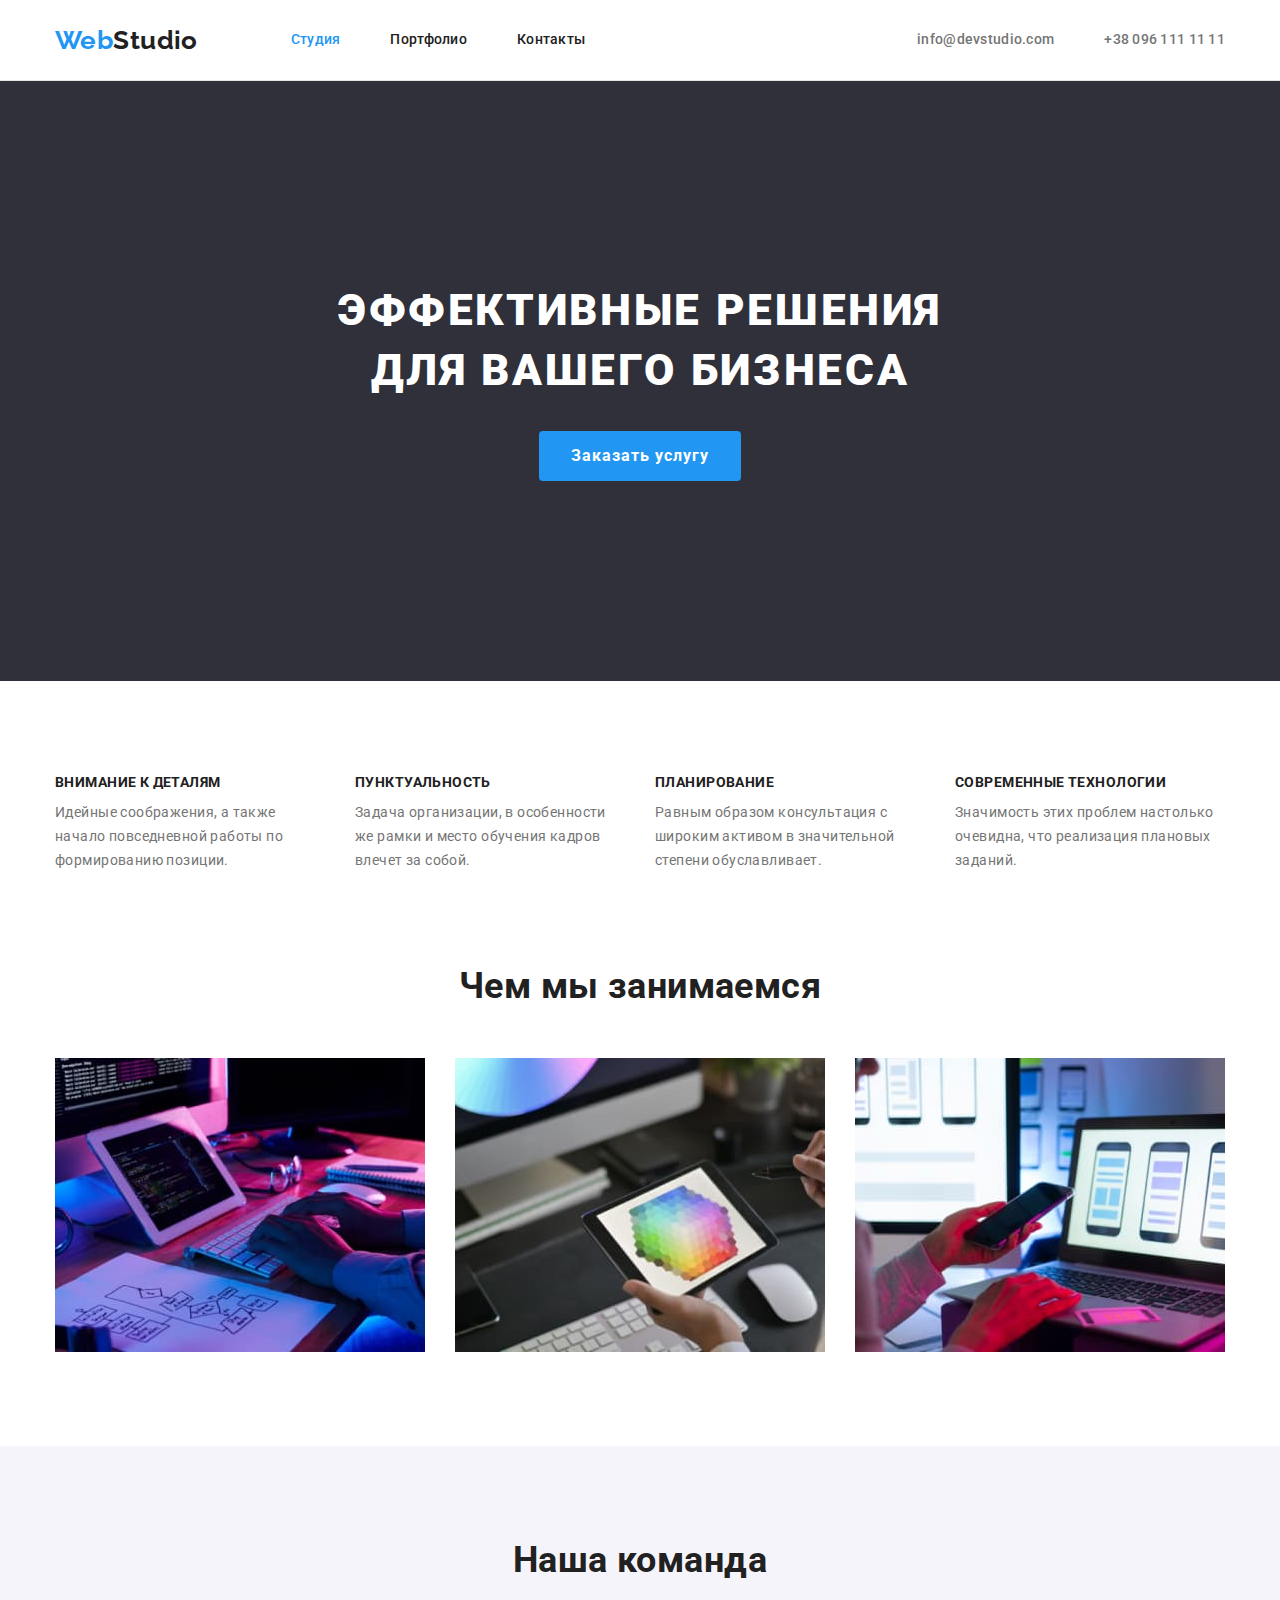
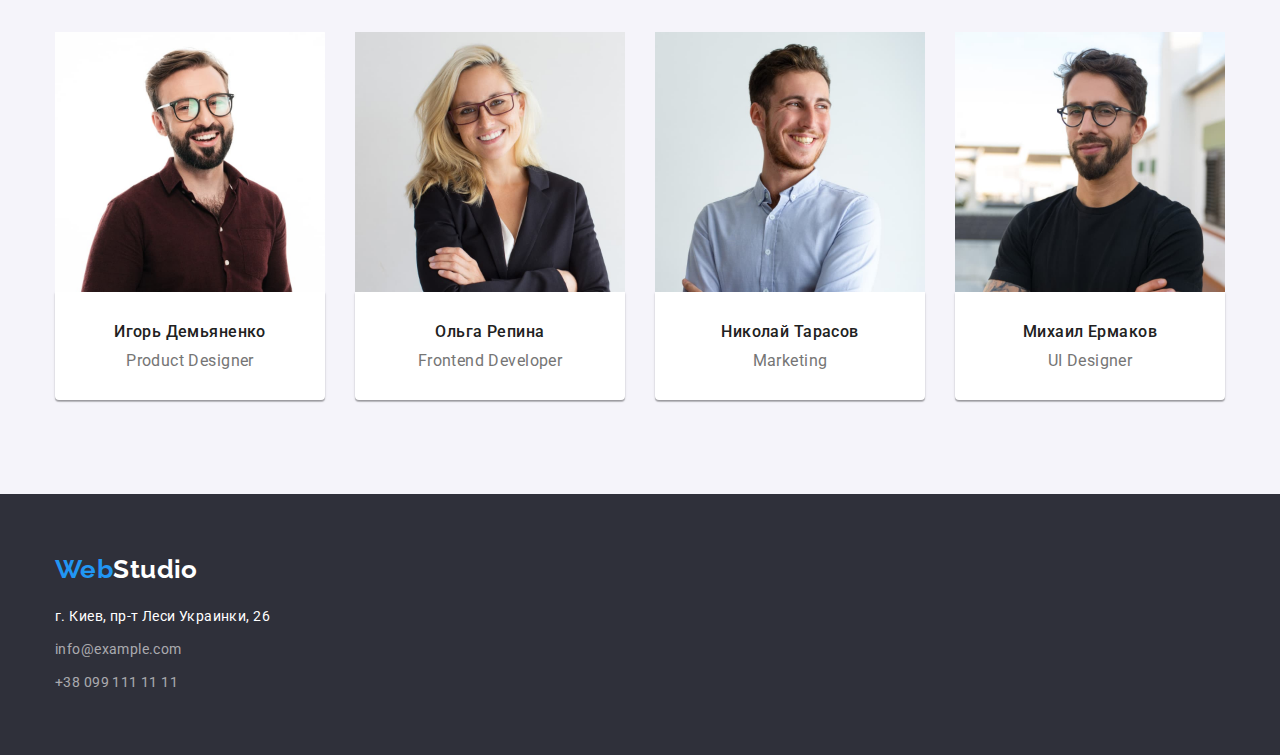
==== index.html @ ffe68a6a "Добавляет файлы из дз №3" ====
<!DOCTYPE html>
<html lang="ru">
  <head>
    <meta charset="UTF-8" />
    <meta http-equiv="X-UA-Compatible" content="IE=edge" />
    <meta name="viewport" content="width=device-width, initial-scale=1.0" />
    <title>Web Studio</title>
    <link rel="preconnect" href="https://fonts.googleapis.com" />
    <link rel="preconnect" href="https://fonts.gstatic.com" crossorigin />
    <link
      href="https://fonts.googleapis.com/css2?family=Raleway:wght@700&family=Roboto:wght@400;500;700;900&display=swap"
      rel="stylesheet"
    />
    <link
      rel="stylesheet"
      href="https://cdnjs.cloudflare.com/ajax/libs/modern-normalize/1.1.0/modern-normalize.min.css"
    />
    <link rel="stylesheet" href="./css/styles.css" />
  </head>

  <body>
    <header class="header">
      <div class="container flex-nav">
        <nav class="navigation">
          <a href="./index.html" class="logo link"><span class="logo-accent">Web</span>Studio</a>
          <ul class="main-nav list">
            <li class="nav-item">
              <a href="./index.html" class="link current active-link header-link">Студия</a>
            </li>
            <li class="nav-item">
              <a href="./portfolio.html" class="link active-link header-link"> Портфолио</a>
            </li>
            <li class="nav-item">
              <a href="./test.html" class="link active-link header-link">Контакты</a>
            </li>
          </ul>
        </nav>
        <ul class="auth-nav list">
          <li class="auth-item">
            <a href="mailto:info@devstudio.com" class="link auth-link active-link header-link"
              >info@devstudio.com</a
            >
          </li>
          <li class="auth-item">
            <a href="tel:+380961111111" class="link auth-link active-link header-link"
              >+38 096 111 11 11</a
            >
          </li>
        </ul>
      </div>
    </header>

    <main>
      <section class="hero">
        <div class="container">
          <h1 class="hero-title">Эффективные решения для вашего бизнеса</h1>
          <button type="button" class="btn hero-btn">Заказать услугу</button>
        </div>
      </section>

      <section class="benefits section">
        <div class="container">
          <h2 class="visually-hidden">Наши преимущества</h2>
          <ul class="list benefits-list">
            <li class="benefits-item">
              <h3 class="benefits-title">Внимание к деталям</h3>
              <p class="benefits-text">
                Идейные соображения, а также начало повседневной работы по формированию позиции.
              </p>
            </li>
            <li class="benefits-item">
              <h3 class="benefits-title">Пунктуальность</h3>
              <p class="benefits-text">
                Задача организации, в особенности же рамки и место обучения кадров влечет за собой.
              </p>
            </li>
            <li class="benefits-item">
              <h3 class="benefits-title">Планирование</h3>
              <p class="benefits-text">
                Равным образом консультация с широким активом в значительной степени обуславливает.
              </p>
            </li>
            <li class="benefits-item">
              <h3 class="benefits-title">Современные технологии</h3>
              <p class="benefits-text">
                Значимость этих проблем настолько очевидна, что реализация плановых заданий.
              </p>
            </li>
          </ul>
        </div>
      </section>

      <section class="about section">
        <div class="container">
          <h2 class="about-title">Чем мы занимаемся</h2>
          <ul class="list about-list">
            <li class="about-item">
              <img src="./images/img-1.jpg" alt="Сотрудник пишет код" width="370" height="294" />
            </li>
            <li class="about-item">
              <img
                src="./images/img-2.jpg"
                alt="Сотрудник занимается дизайном"
                width="370"
                height="294"
              />
            </li>
            <li class="about-item">
              <img
                src="./images/img-3.jpg"
                alt="Сотрудник выбирает цветовую палитру"
                width="370"
                height="294"
              />
            </li>
          </ul>
        </div>
      </section>

      <section class="team section">
        <div class="container">
          <h2 class="team-title">Наша команда</h2>
          <ul class="list team-list">
            <li class="member-item">
              <img src="./images/photo-1.jpg" alt="Фото сотрудника" width="270" height="260" />
              <div class="member-info">
                <h3 class="team-member">Игорь Демьяненко</h3>
                <p class="team-profession">Product Designer</p>
              </div>
            </li>
            <li class="member-item">
              <img src="./images/photo-2.jpg" alt="Фото сотрудника" width="270" height="260" />
              <div class="member-info">
                <h3 class="team-member">Ольга Репина</h3>
                <p class="team-profession">Frontend Developer</p>
              </div>
            </li>
            <li class="member-item">
              <img src="./images/photo-3.jpg" alt="Фото сотрудника" width="270" height="260" />
              <div class="member-info">
                <h3 class="team-member">Николай Тарасов</h3>
                <p class="team-profession">Marketing</p>
              </div>
            </li>
            <li class="member-item">
              <img src="./images/photo-4.jpg" alt="Фото сотрудника" width="270" height="260" />
              <div class="member-info">
                <h3 class="team-member">Михаил Ермаков</h3>
                <p class="team-profession">UI Designer</p>
              </div>
            </li>
          </ul>
        </div>
      </section>
    </main>

    <footer class="footer">
      <div class="container">
        <a href="./index.html" class="logo link footer-logo"
          ><span class="logo-accent">Web</span>Studio</a
        >
        <address class="adress">
          <ul class="list footer-contacts">
            <li class="adress-item">
              <a
                href="https://goo.gl/maps/p57NpmiwmbzFz9MR7"
                target="_blank"
                rel="noopener noreferrer nofollow"
                class="link footer-adress"
                >г. Киев, пр-т Леси Украинки, 26
              </a>
            </li>
            <li class="adress-item">
              <a href="mailto:info@example.com" class="link contacts-link active-link"
                >info@example.com</a
              >
            </li>
            <li class="adress-item">
              <a href="tel:+380991111111" class="link contacts-link active-link"
                >+38 099 111 11 11</a
              >
            </li>
          </ul>
        </address>
      </div>
    </footer>
  </body>
</html>
---- css/styles.css ----
:root {
  --accent-color: #2196f3;
  --main-color: #212121;
  --secondary-color: #757575;
  --background-color: #ffffff;
  --secondary-background-color: #f5f4fa;
  --backgound-accent-color: #2f303a;
  --contrast-text-color: #ffffff;
  --footer-contacts: rgba(255, 255, 255, 0.6);
  --header-border-color: #e5e5e5;
  --border-color: #eeeeee;
}

body {
  font-size: 14px;
  font-family: 'Roboto', sans-serif;
  letter-spacing: 0.03em;

  background-color: var(--background-color);
  color: var(--main-color);
}

h1,
h2,
h3,
h4,
h5,
h6,
p,
ul {
  margin: 0;
}

address {
  font-style: normal;
}

img {
  display: block;
  min-width: 100%;
  height: auto;
}

.container {
  max-width: 1200px;
  width: 100%;
  margin: 0 auto;
  padding: 0 15px;
}

.section {
  padding-top: 94px;
  padding-bottom: 94px;
}

.list {
  list-style: none;
  padding: 0;
  margin: 0;
}

.link {
  text-decoration: none;
}

.btn {
  display: inline-block;
  border-radius: 4px;
  border: none;
  text-align: center;
}

.visually-hidden {
  position: absolute;
  width: 1px;
  height: 1px;
  margin: -1px;
  border: 0;
  padding: 0;
  white-space: nowrap;
  clip-path: inset(100%);
  clip: rect(0 0 0 0);
  overflow: hidden;
}

/* ----------header styles---------- */

.logo {
  margin-right: 93px;

  font-family: 'Raleway', sans-serif;
  font-weight: 700;
  font-size: 26px;
  line-height: 1.19;
  color: inherit;
}

.logo-accent {
  color: var(--accent-color);
}

.active-link {
  color: inherit;
}

.main-nav {
  display: flex;
}

.auth-nav {
  display: flex;
  margin-left: auto;
}

.navigation,
.flex-nav {
  align-items: center;
  display: flex;
}

.nav-item:not(:last-child),
.auth-item:not(:last-child) {
  margin-right: 50px;
}

.header-link {
  display: block;
  padding-top: 32px;
  padding-bottom: 32px;

  font-weight: 500;
  line-height: 1.14;
  letter-spacing: 0.02em;
}

.auth-link {
  color: var(--secondary-color);
}

.current,
.active-link:hover,
.active-link:focus {
  color: var(--accent-color);
}

.header {
  border-bottom: 1px solid var(--header-border-color);
}

/* ----------hero styles---------- */

.hero {
  padding: 200px 0;

  text-align: center;
  background-color: var(--backgound-accent-color);
}

.hero .container {
  width: 696px;
}

.hero-title {
  margin-bottom: 30px;
  margin-left: auto;
  margin-right: auto;

  font-weight: 900;
  font-size: 44px;
  line-height: 1.36;
  letter-spacing: 0.06em;
  text-transform: uppercase;
  color: var(--contrast-text-color);
}

.hero-btn {
  font-family: inherit;
  font-weight: 700;
  font-size: 16px;
  line-height: 1.88;
  letter-spacing: 0.06em;

  min-width: 200px;
  padding: 10px 32px;

  color: var(--contrast-text-color);
  background-color: var(--accent-color);
}

.hero-btn:hover,
.hero-btn:focus {
  color: inherit;
  background-color: var(--secondary-background-color);
  cursor: pointer;
}

/* ----------team styles---------- */

.team-title,
.about-title {
  margin-bottom: 50px;

  font-weight: 700;
  font-size: 36px;
  line-height: 1.16;
  text-align: center;
}

.team {
  background-color: var(--secondary-background-color);
}

.team-list {
  display: flex;
}

.team-member,
.team-profession {
  font-size: 16px;
  line-height: 1.19;
  text-align: center;
}

.team-member {
  margin-bottom: 10px;

  font-weight: 500;
}

.team-profession {
  color: var(--secondary-color);
}

.member-info {
  width: 270px;
  padding-top: 30px;
  padding-bottom: 30px;

  box-shadow: 0px 1px 3px rgba(0, 0, 0, 0.12), 0px 1px 1px rgba(0, 0, 0, 0.14),
    0px 2px 1px rgba(0, 0, 0, 0.2);
  border-radius: 0px 0px 4px 4px;
  background-color: var(--background-color);
}

.member-item:not(:last-child) {
  margin-right: 30px;
}

/* ----------about styles---------- */

.about {
  padding-top: 0;
}

.about-item:not(:last-child) {
  margin-right: 30px;
}

.about-list {
  display: flex;
}

/* ----------benefits styles---------- */

.benefits-list {
  display: flex;
}

.benefits-item:not(:last-child) {
  margin-right: 30px;
}

.benefits-title {
  margin-bottom: 10px;

  font-weight: 700;
  font-size: inherit;
  line-height: 1.14;
  text-transform: uppercase;
}

.benefits-item {
  width: 270px;
}

.benefits-text {
  line-height: 1.71;
  color: var(--secondary-color);
}

/* ----------footer styles---------- */

.footer {
  padding: 60px 0;

  background-color: var(--backgound-accent-color);
}

.footer-logo {
  display: inline-block;

  margin-bottom: 20px;
}

.footer-adress,
.footer-logo {
  color: var(--contrast-text-color);
}

.footer-contacts {
  text-align: left;
  line-height: 1.71;
  color: var(--footer-contacts);
}

.adress-item:not(:last-child) {
  margin-bottom: 9px;
}

/* ----------portfolio styles---------- */

.example-description {
  padding: 20px 24px;

  border-bottom: 1px solid var(--border-color);
  border-left: 1px solid var(--border-color);
  border-right: 1px solid var(--border-color);
}

.examples-list {
  display: flex;
  flex-wrap: wrap;
  gap: 30px;
}

.examples-title {
  margin-bottom: 4px;

  font-weight: 700;
  font-size: 18px;
  line-height: 2;
  letter-spacing: 0.06em;
  color: var(--main-color);
}

.examples-type {
  font-size: 16px;
  line-height: 1.88;
  color: var(--secondary-color);
}

/* ----------filter button styles---------- */

.filter {
  display: flex;
  justify-content: center;
  margin-bottom: 50px;
}

.filter-btn-item:not(:last-child) {
  margin-right: 8px;
}

.filter-btn {
  padding: 6px 22px;

  font-family: inherit;
  font-weight: 500;
  font-size: 16px;
  line-height: 1.63;
  color: var(--main-color);
  background-color: var(--secondary-background-color);
}

.filter-btn:hover,
.filter-btn:focus {
  color: var(--contrast-text-color);
  background-color: var(--accent-color);
  cursor: pointer;
}
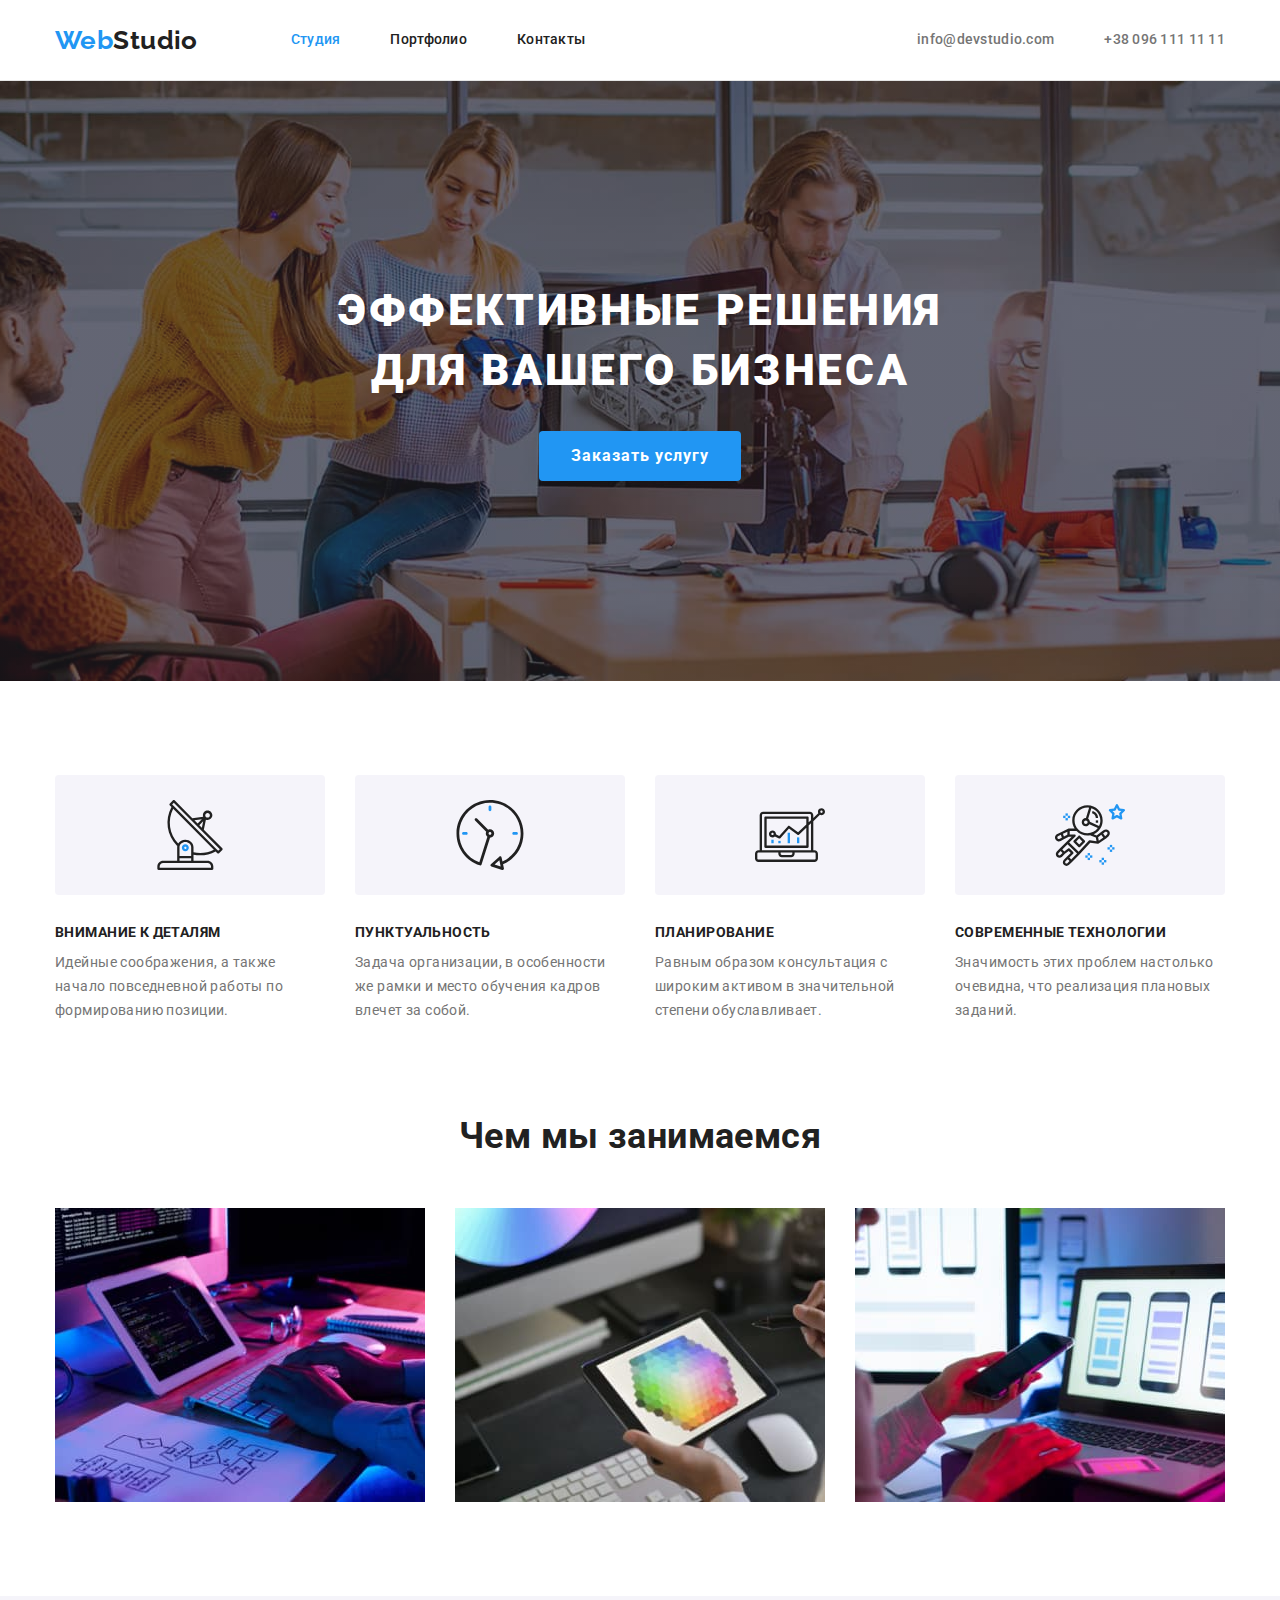
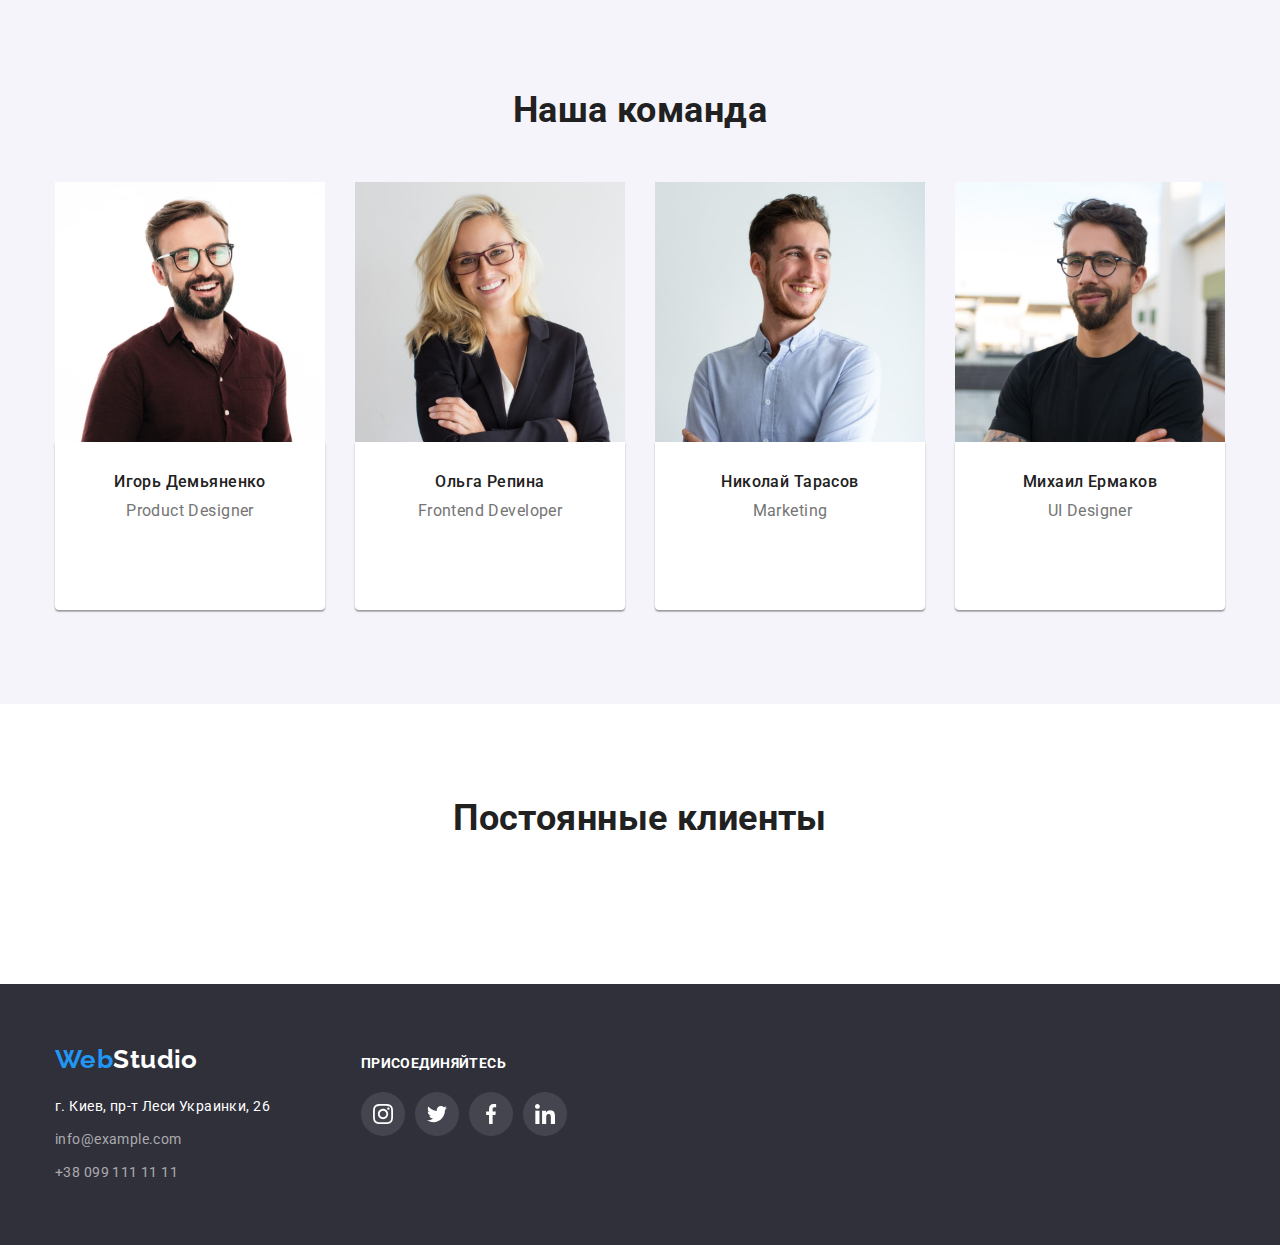
==== commit 1e2824a5: "Изменяет футер, добавляет необходимую HTML вёрстку" ====
--- a/index.html
+++ b/index.html
@@ -62,25 +62,25 @@
         <div class="container">
           <h2 class="visually-hidden">Наши преимущества</h2>
           <ul class="list benefits-list">
-            <li class="benefits-item">
+            <li class="benefits-item antenna">
               <h3 class="benefits-title">Внимание к деталям</h3>
               <p class="benefits-text">
                 Идейные соображения, а также начало повседневной работы по формированию позиции.
               </p>
             </li>
-            <li class="benefits-item">
+            <li class="benefits-item clock">
               <h3 class="benefits-title">Пунктуальность</h3>
               <p class="benefits-text">
                 Задача организации, в особенности же рамки и место обучения кадров влечет за собой.
               </p>
             </li>
-            <li class="benefits-item">
+            <li class="benefits-item diagram">
               <h3 class="benefits-title">Планирование</h3>
               <p class="benefits-text">
                 Равным образом консультация с широким активом в значительной степени обуславливает.
               </p>
             </li>
-            <li class="benefits-item">
+            <li class="benefits-item astronaut">
               <h3 class="benefits-title">Современные технологии</h3>
               <p class="benefits-text">
                 Значимость этих проблем настолько очевидна, что реализация плановых заданий.
@@ -126,6 +126,44 @@
               <div class="member-info">
                 <h3 class="team-member">Игорь Демьяненко</h3>
                 <p class="team-profession">Product Designer</p>
+                <ul class="list contacts-list member-networks-list">
+                  <li class="social-network-logo">
+                    <a
+                      href="https://www.instagram.com/"
+                      aria-label="Логотип Инстаграм"
+                      rel="noopener noreferrer nofollow"
+                      target="_blank"
+                      class="link member-social-network"
+                    ></a>
+                  </li>
+                  <li class="social-network-logo">
+                    <a
+                      href="https://twitter.com/"
+                      aria-label="Логотип Твиттер"
+                      rel="noopener noreferrer nofollow"
+                      target="_blank"
+                      class="link member-social-network"
+                    ></a>
+                  </li>
+                  <li class="social-network-logo">
+                    <a
+                      href="https://uk-ua.facebook.com/"
+                      aria-label="Логотип Фэйсбук"
+                      rel="noopener noreferrer nofollow"
+                      target="_blank"
+                      class="link member-social-network"
+                    ></a>
+                  </li>
+                  <li class="social-network-logo">
+                    <a
+                      href="https://ua.linkedin.com/"
+                      aria-label="Логотип ЛинкедИн"
+                      rel="noopener noreferrer nofollow"
+                      target="_blank"
+                      class="link member-social-network"
+                    ></a>
+                  </li>
+                </ul>
               </div>
             </li>
             <li class="member-item">
@@ -133,6 +171,44 @@
               <div class="member-info">
                 <h3 class="team-member">Ольга Репина</h3>
                 <p class="team-profession">Frontend Developer</p>
+                <ul class="list contacts-list member-networks-list">
+                  <li class="social-network-logo">
+                    <a
+                      href="https://www.instagram.com/"
+                      aria-label="Логотип Инстаграм"
+                      rel="noopener noreferrer nofollow"
+                      target="_blank"
+                      class="link member-social-network"
+                    ></a>
+                  </li>
+                  <li class="social-network-logo">
+                    <a
+                      href="https://twitter.com/"
+                      aria-label="Логотип Твиттер"
+                      rel="noopener noreferrer nofollow"
+                      target="_blank"
+                      class="link member-social-network"
+                    ></a>
+                  </li>
+                  <li class="social-network-logo">
+                    <a
+                      href="https://uk-ua.facebook.com/"
+                      aria-label="Логотип Фэйсбук"
+                      rel="noopener noreferrer nofollow"
+                      target="_blank"
+                      class="link member-social-network"
+                    ></a>
+                  </li>
+                  <li class="social-network-logo">
+                    <a
+                      href="https://ua.linkedin.com/"
+                      aria-label="Логотип ЛинкедИн"
+                      rel="noopener noreferrer nofollow"
+                      target="_blank"
+                      class="link member-social-network"
+                    ></a>
+                  </li>
+                </ul>
               </div>
             </li>
             <li class="member-item">
@@ -140,6 +216,44 @@
               <div class="member-info">
                 <h3 class="team-member">Николай Тарасов</h3>
                 <p class="team-profession">Marketing</p>
+                <ul class="list contacts-list member-networks-list">
+                  <li class="social-network-logo">
+                    <a
+                      href="https://www.instagram.com/"
+                      aria-label="Логотип Инстаграм"
+                      rel="noopener noreferrer nofollow"
+                      target="_blank"
+                      class="link member-social-network"
+                    ></a>
+                  </li>
+                  <li class="social-network-logo">
+                    <a
+                      href="https://twitter.com/"
+                      aria-label="Логотип Твиттер"
+                      rel="noopener noreferrer nofollow"
+                      target="_blank"
+                      class="link member-social-network"
+                    ></a>
+                  </li>
+                  <li class="social-network-logo">
+                    <a
+                      href="https://uk-ua.facebook.com/"
+                      aria-label="Логотип Фэйсбук"
+                      rel="noopener noreferrer nofollow"
+                      target="_blank"
+                      class="link member-social-network"
+                    ></a>
+                  </li>
+                  <li class="social-network-logo">
+                    <a
+                      href="https://ua.linkedin.com/"
+                      aria-label="Логотип ЛинкедИн"
+                      rel="noopener noreferrer nofollow"
+                      target="_blank"
+                      class="link member-social-network"
+                    ></a>
+                  </li>
+                </ul>
               </div>
             </li>
             <li class="member-item">
@@ -147,41 +261,137 @@
               <div class="member-info">
                 <h3 class="team-member">Михаил Ермаков</h3>
                 <p class="team-profession">UI Designer</p>
+                <ul class="list contacts-list member-networks-list">
+                  <li class="social-network-logo">
+                    <a
+                      href="https://www.instagram.com/"
+                      aria-label="Логотип Инстаграм"
+                      rel="noopener noreferrer nofollow"
+                      target="_blank"
+                      class="link member-social-network"
+                    ></a>
+                  </li>
+                  <li class="social-network-logo">
+                    <a
+                      href="https://twitter.com/"
+                      aria-label="Логотип Твиттер"
+                      rel="noopener noreferrer nofollow"
+                      target="_blank"
+                      class="link member-social-network"
+                    ></a>
+                  </li>
+                  <li class="social-network-logo">
+                    <a
+                      href="https://uk-ua.facebook.com/"
+                      aria-label="Логотип Фэйсбук"
+                      rel="noopener noreferrer nofollow"
+                      target="_blank"
+                      class="link member-social-network"
+                    ></a>
+                  </li>
+                  <li class="social-network-logo">
+                    <a
+                      href="https://ua.linkedin.com/"
+                      aria-label="Логотип ЛинкедИн"
+                      rel="noopener noreferrer nofollow"
+                      target="_blank"
+                      class="link member-social-network"
+                    ></a>
+                  </li>
+                </ul>
               </div>
             </li>
           </ul>
         </div>
       </section>
+
+      <section class="regular-customers section">
+        <div class="container">
+          <h2 class="regular-customers-title">Постоянные клиенты</h2>
+          <ul class="list">
+            <li><a href="" class="link"></a></li>
+            <li><a href="" class="link"></a></li>
+            <li><a href="" class="link"></a></li>
+            <li><a href="" class="link"></a></li>
+            <li><a href="" class="link"></a></li>
+            <li><a href="" class="link"></a></li>
+          </ul>
+        </div>
+      </section>
     </main>
 
     <footer class="footer">
-      <div class="container">
-        <a href="./index.html" class="logo link footer-logo"
-          ><span class="logo-accent">Web</span>Studio</a
-        >
-        <address class="adress">
-          <ul class="list footer-contacts">
-            <li class="adress-item">
+      <div class="container footer-flex">
+        <div class="contacts-flex">
+          <a href="./index.html" class="logo link footer-logo">
+            <span class="logo-accent">Web</span>Studio</a
+          >
+          <address class="adress">
+            <ul class="list footer-contacts">
+              <li class="adress-item">
+                <a
+                  href="https://goo.gl/maps/p57NpmiwmbzFz9MR7"
+                  target="_blank"
+                  rel="noopener noreferrer nofollow"
+                  class="link footer-adress"
+                  >г. Киев, пр-т Леси Украинки, 26</a
+                >
+              </li>
+              <li class="adress-item">
+                <a href="mailto:info@example.com" class="link contacts-link active-link"
+                  >info@example.com</a
+                >
+              </li>
+              <li class="adress-item">
+                <a href="tel:+380991111111" class="link contacts-link active-link"
+                  >+38 099 111 11 11</a
+                >
+              </li>
+            </ul>
+          </address>
+        </div>
+
+        <div class="join-us-flex">
+          <p class="join-us-title">Присоединяйтесь</p>
+          <ul class="list contacts-list">
+            <li class="social-network-logo">
               <a
-                href="https://goo.gl/maps/p57NpmiwmbzFz9MR7"
+                href="https://www.instagram.com/"
+                aria-label="Логотип Инстаграм"
+                rel="noopener noreferrer nofollow"
                 target="_blank"
+                class="link footer-social-network footer-instagram"
+              ></a>
+            </li>
+            <li class="social-network-logo">
+              <a
+                href="https://twitter.com/"
+                aria-label="Логотип Твиттер"
                 rel="noopener noreferrer nofollow"
-                class="link footer-adress"
-                >г. Киев, пр-т Леси Украинки, 26
-              </a>
-            </li>
-            <li class="adress-item">
-              <a href="mailto:info@example.com" class="link contacts-link active-link"
-                >info@example.com</a
-              >
-            </li>
-            <li class="adress-item">
-              <a href="tel:+380991111111" class="link contacts-link active-link"
-                >+38 099 111 11 11</a
-              >
-            </li>
-          </ul>
-        </address>
+                target="_blank"
+                class="link footer-social-network footer-twitter"
+              ></a>
+            </li>
+            <li class="social-network-logo">
+              <a
+                href="https://uk-ua.facebook.com/"
+                aria-label="Логотип Фэйсбук"
+                rel="noopener noreferrer nofollow"
+                target="_blank"
+                class="link footer-social-network footer-facebook"
+              ></a>
+            </li>
+            <li class="social-network-logo">
+              <a
+                href="https://ua.linkedin.com/"
+                aria-label="Логотип ЛинкедИн"
+                rel="noopener noreferrer nofollow"
+                target="_blank"
+                class="link footer-social-network footer-linkedin"
+              ></a>
+            </li>
+          </ul>
+        </div>
       </div>
     </footer>
   </body>
--- a/css/styles.css
+++ b/css/styles.css
@@ -151,9 +151,12 @@
 
 .hero {
   padding: 200px 0;
-
+  background-color: var(--backgound-accent-color);
+  background-image: linear-gradient(to right, rgba(47, 48, 58, 0.4), rgba(47, 48, 58, 0.4)),
+    url(../images/hero-bg.jpg);
+  background-repeat: no-repeat;
+  background-position: center;
   text-align: center;
-  background-color: var(--backgound-accent-color);
 }
 
 .hero .container {
@@ -194,10 +197,82 @@
   cursor: pointer;
 }
 
+/* ----------benefits styles---------- */
+
+.benefits-list {
+  display: flex;
+}
+
+.benefits-item::before {
+  display: block;
+  content: '';
+  width: 270px;
+  height: 120px;
+  margin-bottom: 30px;
+
+  background-color: var(--secondary-background-color);
+  border-radius: 4px;
+  background-repeat: no-repeat;
+  background-position: center;
+}
+
+.antenna::before {
+  background-image: url(../images/antenna.svg);
+}
+
+.clock::before {
+  background-image: url(../images/clock.svg);
+}
+
+.diagram::before {
+  background-image: url(../images/diagram.svg);
+}
+
+.astronaut::before {
+  background-image: url(../images/astronaut.svg);
+}
+
+.benefits-item:not(:last-child) {
+  margin-right: 30px;
+}
+
+.benefits-title {
+  margin-bottom: 10px;
+
+  font-weight: 700;
+  font-size: inherit;
+  line-height: 1.14;
+  text-transform: uppercase;
+}
+
+.benefits-item {
+  width: 270px;
+}
+
+.benefits-text {
+  line-height: 1.71;
+  color: var(--secondary-color);
+}
+
+/* ----------about styles---------- */
+
+.about {
+  padding-top: 0;
+}
+
+.about-item:not(:last-child) {
+  margin-right: 30px;
+}
+
+.about-list {
+  display: flex;
+}
+
 /* ----------team styles---------- */
 
 .team-title,
-.about-title {
+.about-title,
+.regular-customers-title {
   margin-bottom: 50px;
 
   font-weight: 700;
@@ -228,6 +303,8 @@
 }
 
 .team-profession {
+  margin-bottom: 16px;
+
   color: var(--secondary-color);
 }
 
@@ -246,54 +323,51 @@
   margin-right: 30px;
 }
 
-/* ----------about styles---------- */
-
-.about {
-  padding-top: 0;
-}
-
-.about-item:not(:last-child) {
-  margin-right: 30px;
-}
-
-.about-list {
-  display: flex;
-}
-
-/* ----------benefits styles---------- */
-
-.benefits-list {
-  display: flex;
-}
-
-.benefits-item:not(:last-child) {
-  margin-right: 30px;
-}
-
-.benefits-title {
-  margin-bottom: 10px;
-
-  font-weight: 700;
-  font-size: inherit;
-  line-height: 1.14;
-  text-transform: uppercase;
-}
-
-.benefits-item {
-  width: 270px;
-}
-
-.benefits-text {
-  line-height: 1.71;
-  color: var(--secondary-color);
-}
+.contacts-list {
+  display: flex;
+}
+
+.member-networks-list {
+  padding-left: 32px;
+  padding-right: 32px;
+}
+
+.member-social-network {
+  display: block;
+  width: 44px;
+  height: 44px;
+
+  border-radius: 50%;
+  background-color: transparent;
+}
+
+.member-social-network:hover {
+  background-color: var(--accent-color);
+}
+
+.social-network-logo:not(:last-child) {
+  margin-right: 10px;
+}
+
+/* ----------regular customers styles---------- */
 
 /* ----------footer styles---------- */
 
 .footer {
-  padding: 60px 0;
+  padding-top: 60px;
+  padding-bottom: 60px;
 
   background-color: var(--backgound-accent-color);
+  color: var(--contrast-text-color);
+}
+
+.footer-flex {
+  display: flex;
+  align-items: baseline;
+}
+
+.contacts-flex {
+  margin-right: 70px;
 }
 
 .footer-logo {
@@ -302,19 +376,57 @@
   margin-bottom: 20px;
 }
 
-.footer-adress,
-.footer-logo {
-  color: var(--contrast-text-color);
+.footer-adress {
+  color: inherit;
 }
 
 .footer-contacts {
   text-align: left;
   line-height: 1.71;
+}
+
+.contacts-link {
   color: var(--footer-contacts);
 }
 
 .adress-item:not(:last-child) {
   margin-bottom: 9px;
+}
+
+.join-us-title {
+  margin-bottom: 20px;
+
+  font-weight: 700;
+  line-height: 1.14;
+  text-transform: uppercase;
+}
+
+.footer-social-network {
+  display: block;
+  width: 44px;
+  height: 44px;
+
+  background-color: rgba(255, 255, 255, 0.1);
+  border-radius: 50%;
+  background-repeat: no-repeat;
+  background-position: center;
+}
+
+.footer-social-network:hover {
+  background-color: var(--accent-color);
+}
+
+.footer-instagram {
+  background-image: url(../images/instagram-logo.svg);
+}
+.footer-twitter {
+  background-image: url(../images/twitter-logo.svg);
+}
+.footer-facebook {
+  background-image: url(../images/facebook-logo.svg);
+}
+.footer-linkedin {
+  background-image: url(../images/linkedin-logo.svg);
 }
 
 /* ----------portfolio styles---------- */
@@ -347,6 +459,11 @@
   font-size: 16px;
   line-height: 1.88;
   color: var(--secondary-color);
+}
+
+.example-item-card:hover {
+  box-shadow: 0px 1px 1px rgba(0, 0, 0, 0.12), 0px 4px 4px rgba(0, 0, 0, 0.06),
+    1px 4px 6px rgba(0, 0, 0, 0.16);
 }
 
 /* ----------filter button styles---------- */
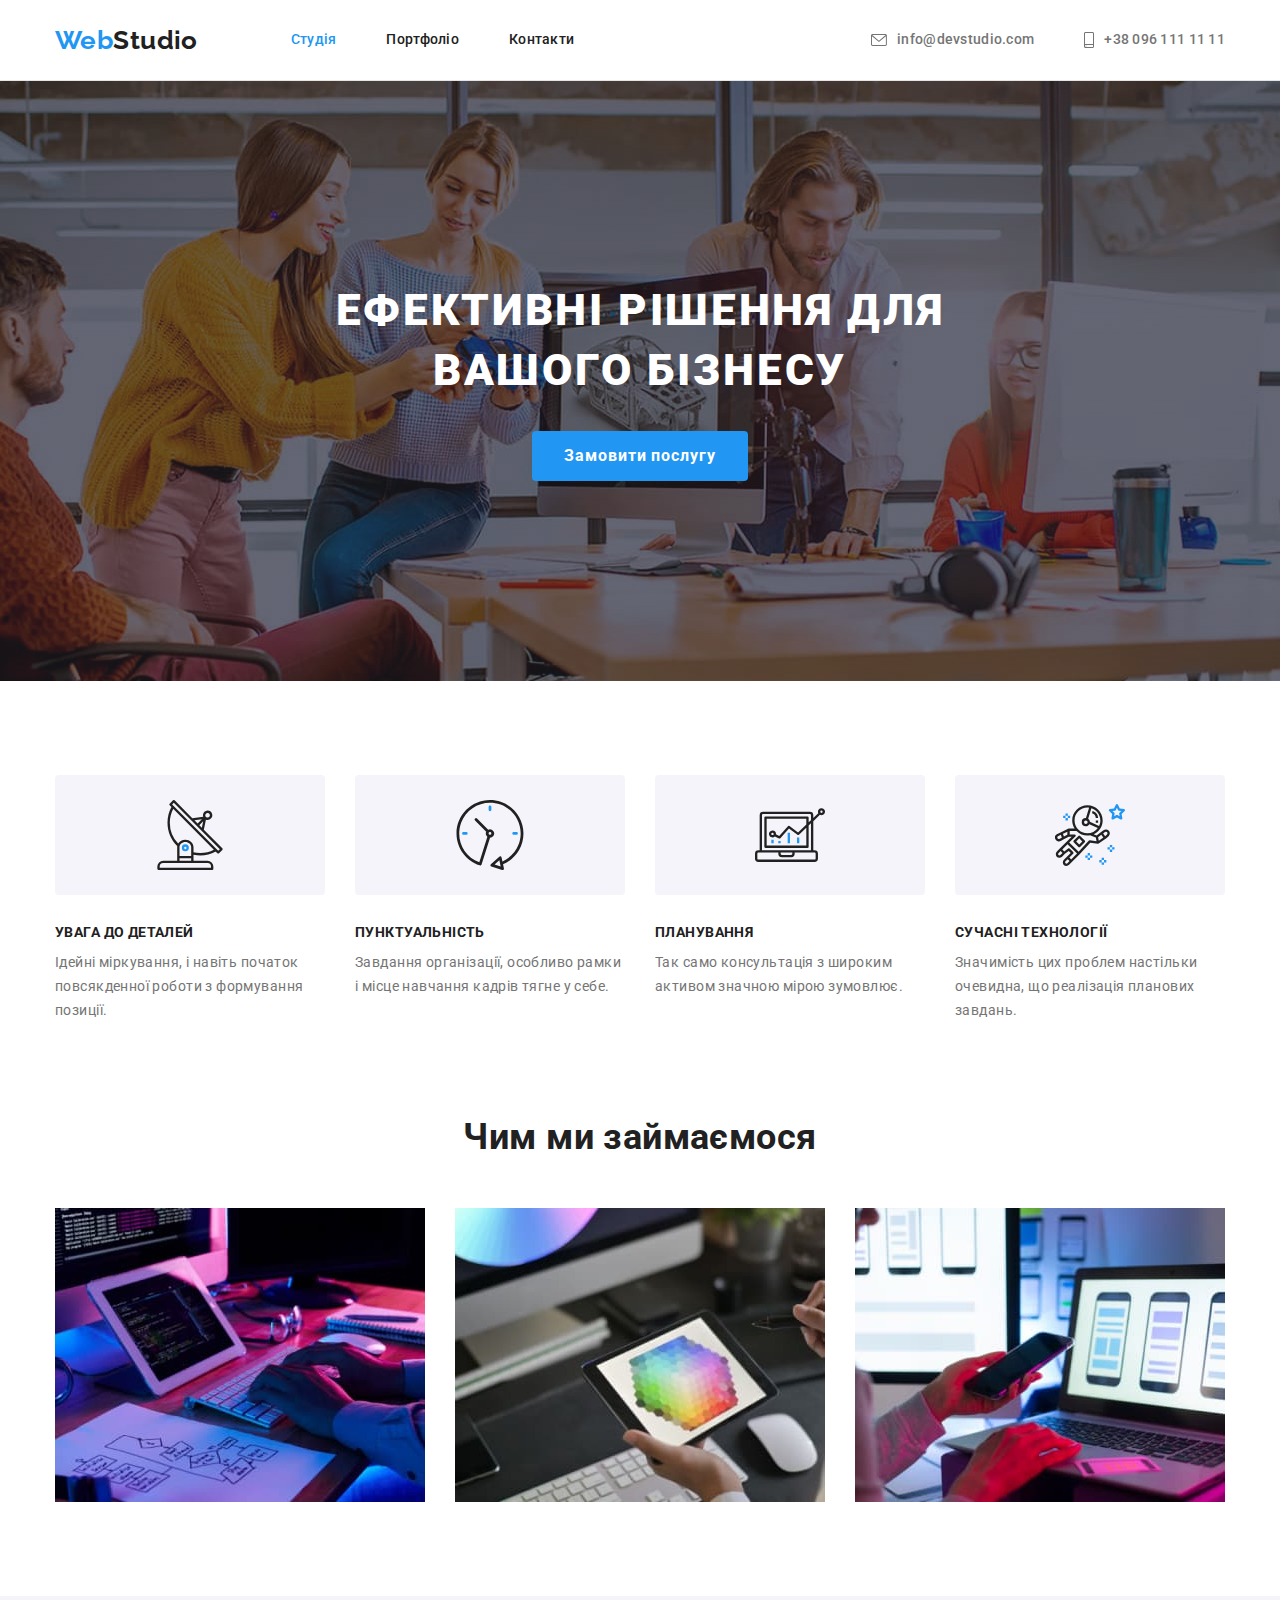
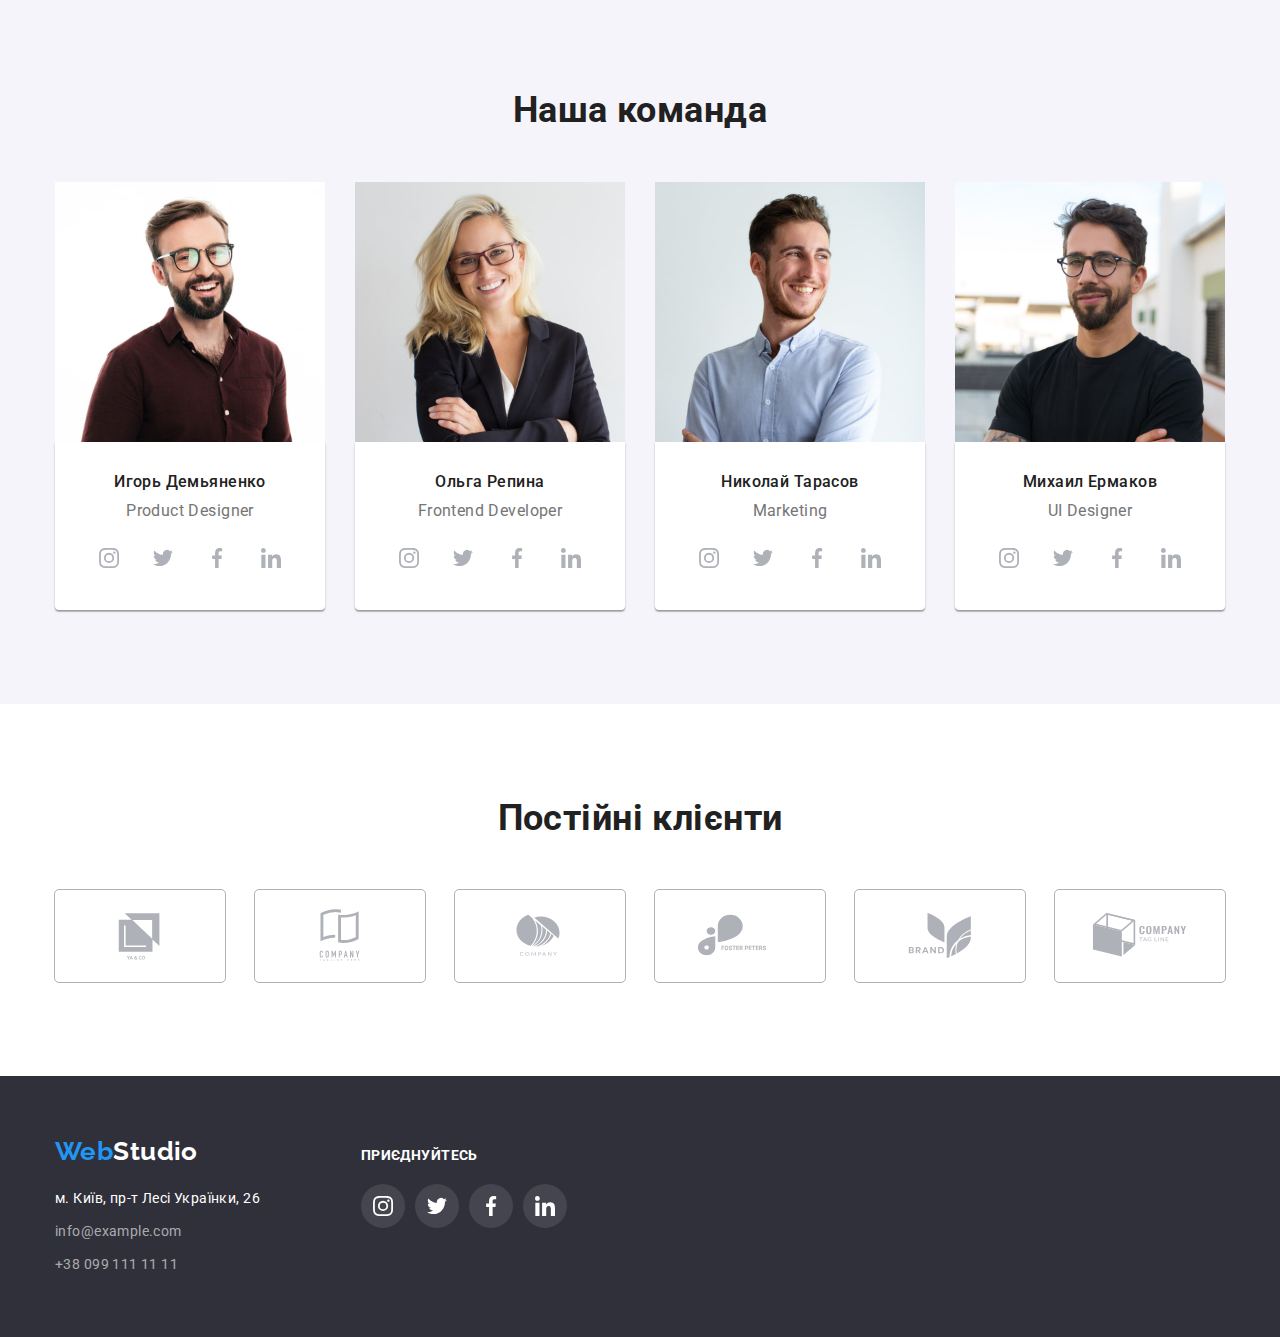
==== commit e4d22ab0: "Чистовой вариант ДЗ№3" ====
--- a/index.html
+++ b/index.html
@@ -1,5 +1,5 @@
 <!DOCTYPE html>
-<html lang="ru">
+<html lang="ua">
   <head>
     <meta charset="UTF-8" />
     <meta http-equiv="X-UA-Compatible" content="IE=edge" />
@@ -25,25 +25,31 @@
           <a href="./index.html" class="logo link"><span class="logo-accent">Web</span>Studio</a>
           <ul class="main-nav list">
             <li class="nav-item">
-              <a href="./index.html" class="link current active-link header-link">Студия</a>
+              <a href="./index.html" class="link current active-link header-link">Студія</a>
             </li>
             <li class="nav-item">
-              <a href="./portfolio.html" class="link active-link header-link"> Портфолио</a>
+              <a href="./portfolio.html" class="link active-link header-link"> Портфоліо</a>
             </li>
             <li class="nav-item">
-              <a href="./test.html" class="link active-link header-link">Контакты</a>
+              <a href="./test.html" class="link active-link header-link">Контакти</a>
             </li>
           </ul>
         </nav>
         <ul class="auth-nav list">
           <li class="auth-item">
-            <a href="mailto:info@devstudio.com" class="link auth-link active-link header-link"
-              >info@devstudio.com</a
-            >
+            <a href="mailto:info@devstudio.com" class="link auth-link active-link header-link">
+              <svg class="envelope-icon">
+                <use href="./images/icons.svg#icon-envelope"></use>
+              </svg>
+              info@devstudio.com
+            </a>
           </li>
           <li class="auth-item">
-            <a href="tel:+380961111111" class="link auth-link active-link header-link"
-              >+38 096 111 11 11</a
+            <a href="tel:+380961111111" class="link auth-link active-link header-link">
+              <svg class="smartphone-icon">
+                <use href="./images/icons.svg#icon-smartphone"></use>
+              </svg>
+              +38 096 111 11 11</a
             >
           </li>
         </ul>
@@ -53,37 +59,59 @@
     <main>
       <section class="hero">
         <div class="container">
-          <h1 class="hero-title">Эффективные решения для вашего бизнеса</h1>
-          <button type="button" class="btn hero-btn">Заказать услугу</button>
+          <h1 class="hero-title">Ефективні рішення для вашого бізнесу</h1>
+          <button type="button" class="btn hero-btn">Замовити послугу</button>
         </div>
       </section>
 
       <section class="benefits section">
         <div class="container">
-          <h2 class="visually-hidden">Наши преимущества</h2>
+          <h2 class="visually-hidden">Наші переваги</h2>
+          <ul class="list icons-list">
+            <li class="icon-background">
+              <svg class="benefits-icon">
+                <use href="./images/icons.svg#icon-antenna"></use>
+              </svg>
+            </li>
+            <li class="icon-background">
+              <svg class="benefits-icon">
+                <use href="./images/icons.svg#icon-clock"></use>
+              </svg>
+            </li>
+            <li class="icon-background">
+              <svg class="benefits-icon">
+                <use href="./images/icons.svg#icon-diagram"></use>
+              </svg>
+            </li>
+            <li class="icon-background">
+              <svg class="benefits-icon">
+                <use href="./images/icons.svg#icon-astronaut"></use>
+              </svg>
+            </li>
+          </ul>
           <ul class="list benefits-list">
-            <li class="benefits-item antenna">
-              <h3 class="benefits-title">Внимание к деталям</h3>
+            <li class="benefits-item">
+              <h3 class="benefits-title">Увага до деталей</h3>
               <p class="benefits-text">
-                Идейные соображения, а также начало повседневной работы по формированию позиции.
+                Ідейні міркування, і навіть початок повсякденної роботи з формування позиції.
               </p>
             </li>
-            <li class="benefits-item clock">
-              <h3 class="benefits-title">Пунктуальность</h3>
+            <li class="benefits-item">
+              <h3 class="benefits-title">Пунктуальність</h3>
               <p class="benefits-text">
-                Задача организации, в особенности же рамки и место обучения кадров влечет за собой.
+                Завдання організації, особливо рамки і місце навчання кадрів тягне у себе.
               </p>
             </li>
-            <li class="benefits-item diagram">
-              <h3 class="benefits-title">Планирование</h3>
+            <li class="benefits-item">
+              <h3 class="benefits-title">Планування</h3>
               <p class="benefits-text">
-                Равным образом консультация с широким активом в значительной степени обуславливает.
+                Так само консультація з широким активом значною мірою зумовлює.
               </p>
             </li>
-            <li class="benefits-item astronaut">
-              <h3 class="benefits-title">Современные технологии</h3>
+            <li class="benefits-item">
+              <h3 class="benefits-title">Сучасні технології</h3>
               <p class="benefits-text">
-                Значимость этих проблем настолько очевидна, что реализация плановых заданий.
+                Значимість цих проблем настільки очевидна, що реалізація планових завдань.
               </p>
             </li>
           </ul>
@@ -92,7 +120,7 @@
 
       <section class="about section">
         <div class="container">
-          <h2 class="about-title">Чем мы занимаемся</h2>
+          <h2 class="about-title">Чим ми займаємося</h2>
           <ul class="list about-list">
             <li class="about-item">
               <img src="./images/img-1.jpg" alt="Сотрудник пишет код" width="370" height="294" />
@@ -134,7 +162,11 @@
                       rel="noopener noreferrer nofollow"
                       target="_blank"
                       class="link member-social-network"
-                    ></a>
+                    >
+                      <svg class="member-network-logo">
+                        <use href="./images/icons.svg#icon-instagram"></use>
+                      </svg>
+                    </a>
                   </li>
                   <li class="social-network-logo">
                     <a
@@ -143,7 +175,11 @@
                       rel="noopener noreferrer nofollow"
                       target="_blank"
                       class="link member-social-network"
-                    ></a>
+                    >
+                      <svg class="member-network-logo">
+                        <use href="./images/icons.svg#icon-twitter"></use>
+                      </svg>
+                    </a>
                   </li>
                   <li class="social-network-logo">
                     <a
@@ -152,7 +188,11 @@
                       rel="noopener noreferrer nofollow"
                       target="_blank"
                       class="link member-social-network"
-                    ></a>
+                    >
+                      <svg class="member-network-logo">
+                        <use href="./images/icons.svg#icon-facebook"></use>
+                      </svg>
+                    </a>
                   </li>
                   <li class="social-network-logo">
                     <a
@@ -161,7 +201,11 @@
                       rel="noopener noreferrer nofollow"
                       target="_blank"
                       class="link member-social-network"
-                    ></a>
+                    >
+                      <svg class="member-network-logo">
+                        <use href="./images/icons.svg#icon-linkedin"></use>
+                      </svg>
+                    </a>
                   </li>
                 </ul>
               </div>
@@ -179,7 +223,11 @@
                       rel="noopener noreferrer nofollow"
                       target="_blank"
                       class="link member-social-network"
-                    ></a>
+                    >
+                      <svg class="member-network-logo">
+                        <use href="./images/icons.svg#icon-instagram"></use>
+                      </svg>
+                    </a>
                   </li>
                   <li class="social-network-logo">
                     <a
@@ -188,7 +236,11 @@
                       rel="noopener noreferrer nofollow"
                       target="_blank"
                       class="link member-social-network"
-                    ></a>
+                    >
+                      <svg class="member-network-logo">
+                        <use href="./images/icons.svg#icon-twitter"></use>
+                      </svg>
+                    </a>
                   </li>
                   <li class="social-network-logo">
                     <a
@@ -197,7 +249,11 @@
                       rel="noopener noreferrer nofollow"
                       target="_blank"
                       class="link member-social-network"
-                    ></a>
+                    >
+                      <svg class="member-network-logo">
+                        <use href="./images/icons.svg#icon-facebook"></use>
+                      </svg>
+                    </a>
                   </li>
                   <li class="social-network-logo">
                     <a
@@ -206,7 +262,11 @@
                       rel="noopener noreferrer nofollow"
                       target="_blank"
                       class="link member-social-network"
-                    ></a>
+                    >
+                      <svg class="member-network-logo">
+                        <use href="./images/icons.svg#icon-linkedin"></use>
+                      </svg>
+                    </a>
                   </li>
                 </ul>
               </div>
@@ -224,7 +284,11 @@
                       rel="noopener noreferrer nofollow"
                       target="_blank"
                       class="link member-social-network"
-                    ></a>
+                    >
+                      <svg class="member-network-logo">
+                        <use href="./images/icons.svg#icon-instagram"></use>
+                      </svg>
+                    </a>
                   </li>
                   <li class="social-network-logo">
                     <a
@@ -233,7 +297,11 @@
                       rel="noopener noreferrer nofollow"
                       target="_blank"
                       class="link member-social-network"
-                    ></a>
+                    >
+                      <svg class="member-network-logo">
+                        <use href="./images/icons.svg#icon-twitter"></use>
+                      </svg>
+                    </a>
                   </li>
                   <li class="social-network-logo">
                     <a
@@ -242,7 +310,11 @@
                       rel="noopener noreferrer nofollow"
                       target="_blank"
                       class="link member-social-network"
-                    ></a>
+                    >
+                      <svg class="member-network-logo">
+                        <use href="./images/icons.svg#icon-facebook"></use>
+                      </svg>
+                    </a>
                   </li>
                   <li class="social-network-logo">
                     <a
@@ -251,7 +323,11 @@
                       rel="noopener noreferrer nofollow"
                       target="_blank"
                       class="link member-social-network"
-                    ></a>
+                    >
+                      <svg class="member-network-logo">
+                        <use href="./images/icons.svg#icon-linkedin"></use>
+                      </svg>
+                    </a>
                   </li>
                 </ul>
               </div>
@@ -269,7 +345,11 @@
                       rel="noopener noreferrer nofollow"
                       target="_blank"
                       class="link member-social-network"
-                    ></a>
+                    >
+                      <svg class="member-network-logo">
+                        <use href="./images/icons.svg#icon-instagram"></use>
+                      </svg>
+                    </a>
                   </li>
                   <li class="social-network-logo">
                     <a
@@ -278,7 +358,11 @@
                       rel="noopener noreferrer nofollow"
                       target="_blank"
                       class="link member-social-network"
-                    ></a>
+                    >
+                      <svg class="member-network-logo">
+                        <use href="./images/icons.svg#icon-twitter"></use>
+                      </svg>
+                    </a>
                   </li>
                   <li class="social-network-logo">
                     <a
@@ -287,7 +371,11 @@
                       rel="noopener noreferrer nofollow"
                       target="_blank"
                       class="link member-social-network"
-                    ></a>
+                    >
+                      <svg class="member-network-logo">
+                        <use href="./images/icons.svg#icon-facebook"></use>
+                      </svg>
+                    </a>
                   </li>
                   <li class="social-network-logo">
                     <a
@@ -296,7 +384,11 @@
                       rel="noopener noreferrer nofollow"
                       target="_blank"
                       class="link member-social-network"
-                    ></a>
+                    >
+                      <svg class="member-network-logo">
+                        <use href="./images/icons.svg#icon-linkedin"></use>
+                      </svg>
+                    </a>
                   </li>
                 </ul>
               </div>
@@ -307,14 +399,50 @@
 
       <section class="regular-customers section">
         <div class="container">
-          <h2 class="regular-customers-title">Постоянные клиенты</h2>
-          <ul class="list">
-            <li><a href="" class="link"></a></li>
-            <li><a href="" class="link"></a></li>
-            <li><a href="" class="link"></a></li>
-            <li><a href="" class="link"></a></li>
-            <li><a href="" class="link"></a></li>
-            <li><a href="" class="link"></a></li>
+          <h2 class="regular-customers-title">Постійні клієнти</h2>
+          <ul class="list regular-customers-list">
+            <li class="regular-customers-item">
+              <a href="" class="link regular-customers-link">
+                <svg class="customer-logo">
+                  <use href="./images/icons.svg#icon-logo-1"></use>
+                </svg>
+              </a>
+            </li>
+            <li class="regular-customers-item">
+              <a href="" class="link regular-customers-link">
+                <svg class="customer-logo">
+                  <use href="./images/icons.svg#icon-logo-2"></use>
+                </svg>
+              </a>
+            </li>
+            <li class="regular-customers-item">
+              <a href="" class="link regular-customers-link">
+                <svg class="customer-logo">
+                  <use href="./images/icons.svg#icon-logo-3"></use>
+                </svg>
+              </a>
+            </li>
+            <li class="regular-customers-item">
+              <a href="" class="link regular-customers-link">
+                <svg class="customer-logo">
+                  <use href="./images/icons.svg#icon-logo-4"></use>
+                </svg>
+              </a>
+            </li>
+            <li class="regular-customers-item">
+              <a href="" class="link regular-customers-link">
+                <svg class="customer-logo">
+                  <use href="./images/icons.svg#icon-logo-5"></use>
+                </svg>
+              </a>
+            </li>
+            <li class="regular-customers-item">
+              <a href="" class="link regular-customers-link">
+                <svg class="customer-logo">
+                  <use href="./images/icons.svg#icon-logo-6"></use>
+                </svg>
+              </a>
+            </li>
           </ul>
         </div>
       </section>
@@ -334,7 +462,7 @@
                   target="_blank"
                   rel="noopener noreferrer nofollow"
                   class="link footer-adress"
-                  >г. Киев, пр-т Леси Украинки, 26</a
+                  >м. Київ, пр-т Лесі Українки, 26</a
                 >
               </li>
               <li class="adress-item">
@@ -352,7 +480,7 @@
         </div>
 
         <div class="join-us-flex">
-          <p class="join-us-title">Присоединяйтесь</p>
+          <p class="join-us-title">Приєднуйтесь</p>
           <ul class="list contacts-list">
             <li class="social-network-logo">
               <a
@@ -360,8 +488,12 @@
                 aria-label="Логотип Инстаграм"
                 rel="noopener noreferrer nofollow"
                 target="_blank"
-                class="link footer-social-network footer-instagram"
-              ></a>
+                class="link footer-social-network"
+              >
+                <svg class="footer-link-logo">
+                  <use href="./images/icons.svg#icon-instagram"></use>
+                </svg>
+              </a>
             </li>
             <li class="social-network-logo">
               <a
@@ -369,8 +501,12 @@
                 aria-label="Логотип Твиттер"
                 rel="noopener noreferrer nofollow"
                 target="_blank"
-                class="link footer-social-network footer-twitter"
-              ></a>
+                class="link footer-social-network"
+              >
+                <svg class="footer-link-logo">
+                  <use href="./images/icons.svg#icon-twitter"></use>
+                </svg>
+              </a>
             </li>
             <li class="social-network-logo">
               <a
@@ -378,8 +514,12 @@
                 aria-label="Логотип Фэйсбук"
                 rel="noopener noreferrer nofollow"
                 target="_blank"
-                class="link footer-social-network footer-facebook"
-              ></a>
+                class="link footer-social-network"
+              >
+                <svg class="footer-link-logo">
+                  <use href="./images/icons.svg#icon-facebook"></use>
+                </svg>
+              </a>
             </li>
             <li class="social-network-logo">
               <a
@@ -387,8 +527,12 @@
                 aria-label="Логотип ЛинкедИн"
                 rel="noopener noreferrer nofollow"
                 target="_blank"
-                class="link footer-social-network footer-linkedin"
-              ></a>
+                class="link footer-social-network"
+              >
+                <svg class="footer-link-logo">
+                  <use href="./images/icons.svg#icon-linkedin"></use>
+                </svg>
+              </a>
             </li>
           </ul>
         </div>
--- a/css/styles.css
+++ b/css/styles.css
@@ -133,8 +133,28 @@
   letter-spacing: 0.02em;
 }
 
+.envelope-icon {
+  width: 16px;
+  height: 12px;
+
+  fill: currentColor;
+  margin-right: 10px;
+}
+
+.smartphone-icon {
+  width: 10px;
+  height: 16px;
+
+  fill: currentColor;
+  margin-right: 10px;
+}
+
 .auth-link {
+  display: flex;
+
   color: var(--secondary-color);
+  align-items: center;
+  justify-content: center;
 }
 
 .current,
@@ -203,33 +223,29 @@
   display: flex;
 }
 
-.benefits-item::before {
-  display: block;
-  content: '';
+.icons-list {
+  display: flex;
+}
+
+.icon-background {
+  display: flex;
   width: 270px;
   height: 120px;
+
+  background-color: var(--secondary-background-color);
   margin-bottom: 30px;
-
-  background-color: var(--secondary-background-color);
   border-radius: 4px;
-  background-repeat: no-repeat;
-  background-position: center;
-}
-
-.antenna::before {
-  background-image: url(../images/antenna.svg);
-}
-
-.clock::before {
-  background-image: url(../images/clock.svg);
-}
-
-.diagram::before {
-  background-image: url(../images/diagram.svg);
-}
-
-.astronaut::before {
-  background-image: url(../images/astronaut.svg);
+  align-items: center;
+  justify-content: center;
+}
+
+.benefits-icon {
+  width: 70px;
+  height: 70px;
+}
+
+.icon-background:not(:last-child) {
+  margin-right: 30px;
 }
 
 .benefits-item:not(:last-child) {
@@ -333,16 +349,27 @@
 }
 
 .member-social-network {
-  display: block;
+  display: flex;
   width: 44px;
   height: 44px;
 
+  color: #afb1b8;
   border-radius: 50%;
   background-color: transparent;
+  align-items: center;
+  justify-content: center;
 }
 
 .member-social-network:hover {
   background-color: var(--accent-color);
+  color: var(--contrast-text-color);
+}
+
+.member-network-logo {
+  width: 20px;
+  height: 20px;
+
+  fill: currentColor;
 }
 
 .social-network-logo:not(:last-child) {
@@ -350,6 +377,40 @@
 }
 
 /* ----------regular customers styles---------- */
+
+.regular-customers-list {
+  display: flex;
+}
+
+.regular-customers-link {
+  display: flex;
+  width: 170px;
+  height: 92px;
+
+  outline: 1px solid #afb1b8;
+  color: #afb1b8;
+  border-radius: 4px;
+
+  align-items: center;
+  justify-content: center;
+}
+
+.regular-customers-link:hover,
+.regular-customers-link:focus {
+  outline: 1px solid var(--accent-color);
+  color: var(--accent-color);
+}
+
+.regular-customers-item:not(:last-child) {
+  margin-right: 30px;
+}
+
+.customer-logo {
+  width: 106px;
+  height: 60px;
+
+  fill: currentColor;
+}
 
 /* ----------footer styles---------- */
 
@@ -402,31 +463,25 @@
 }
 
 .footer-social-network {
-  display: block;
+  display: flex;
   width: 44px;
   height: 44px;
 
   background-color: rgba(255, 255, 255, 0.1);
   border-radius: 50%;
-  background-repeat: no-repeat;
-  background-position: center;
+  align-items: center;
+  justify-content: center;
 }
 
 .footer-social-network:hover {
   background-color: var(--accent-color);
 }
 
-.footer-instagram {
-  background-image: url(../images/instagram-logo.svg);
-}
-.footer-twitter {
-  background-image: url(../images/twitter-logo.svg);
-}
-.footer-facebook {
-  background-image: url(../images/facebook-logo.svg);
-}
-.footer-linkedin {
-  background-image: url(../images/linkedin-logo.svg);
+.footer-link-logo {
+  width: 20px;
+  height: 20px;
+
+  fill: var(--contrast-text-color);
 }
 
 /* ----------portfolio styles---------- */
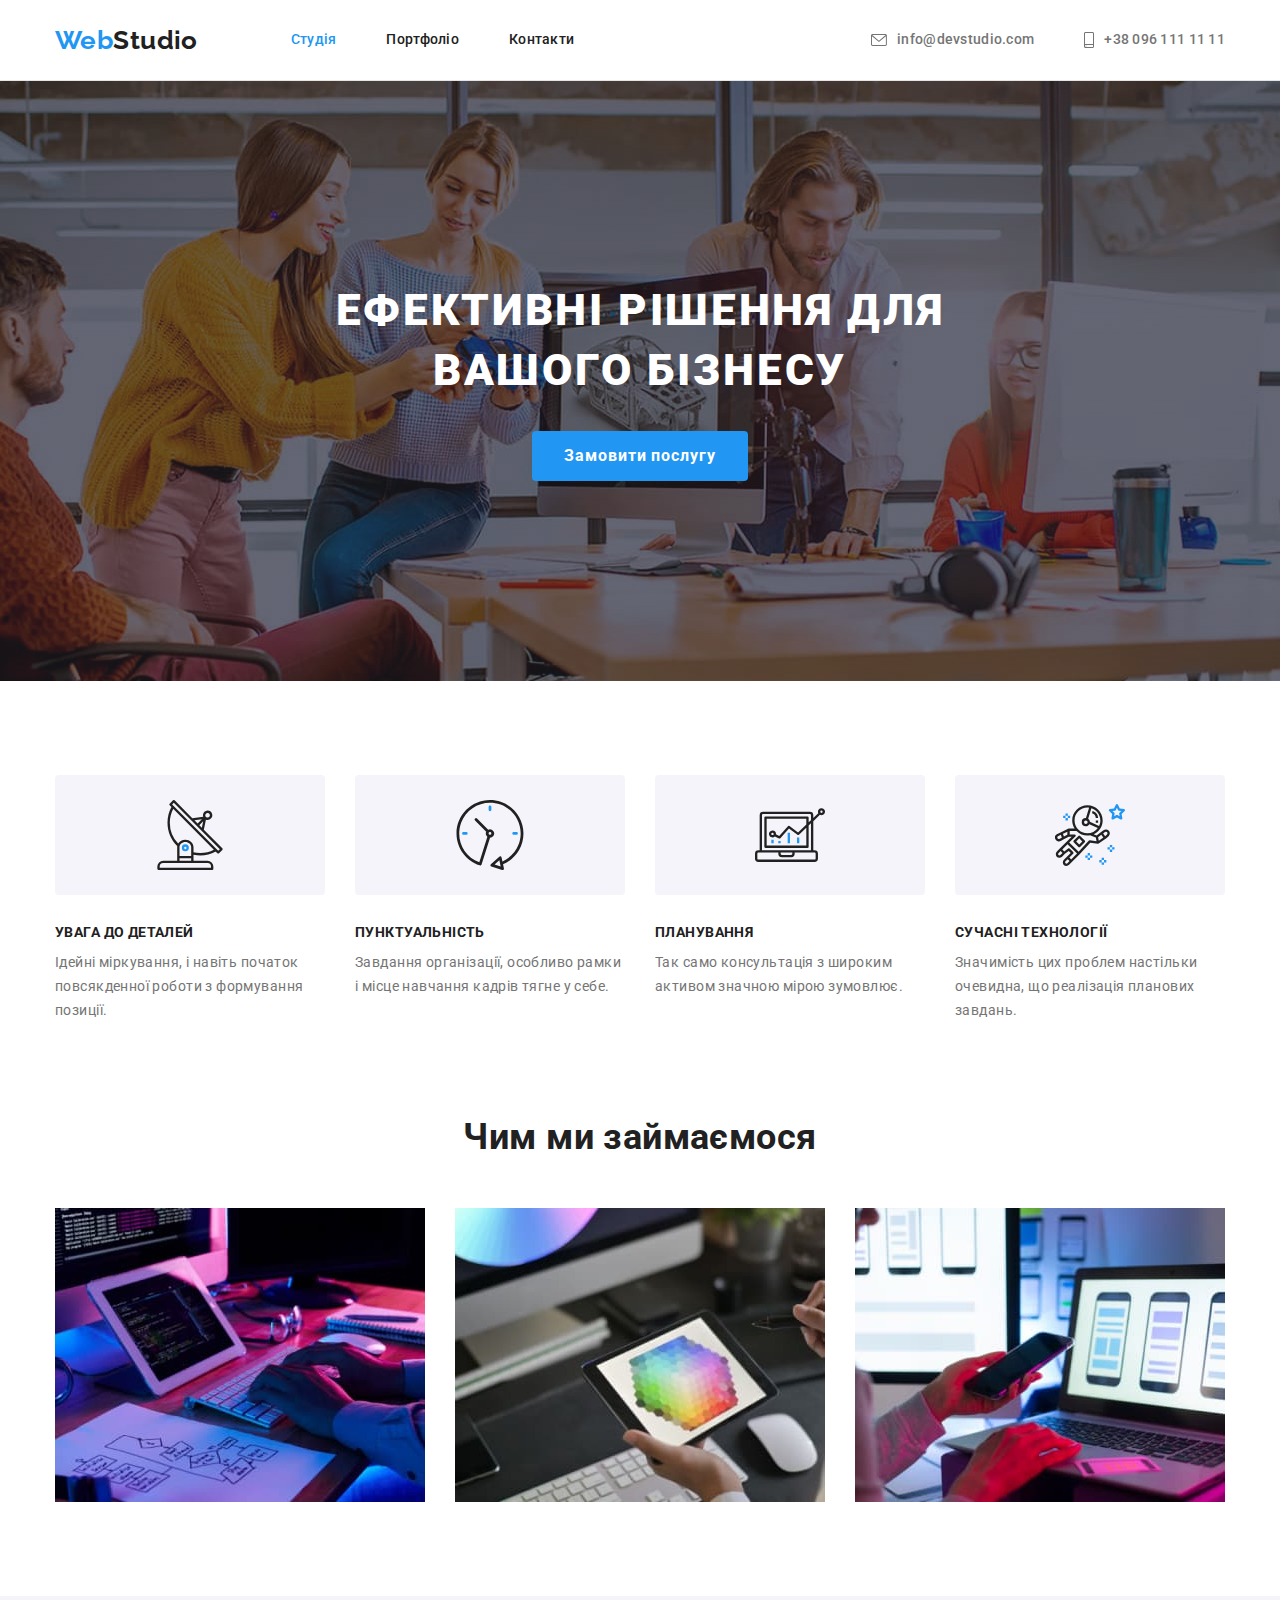
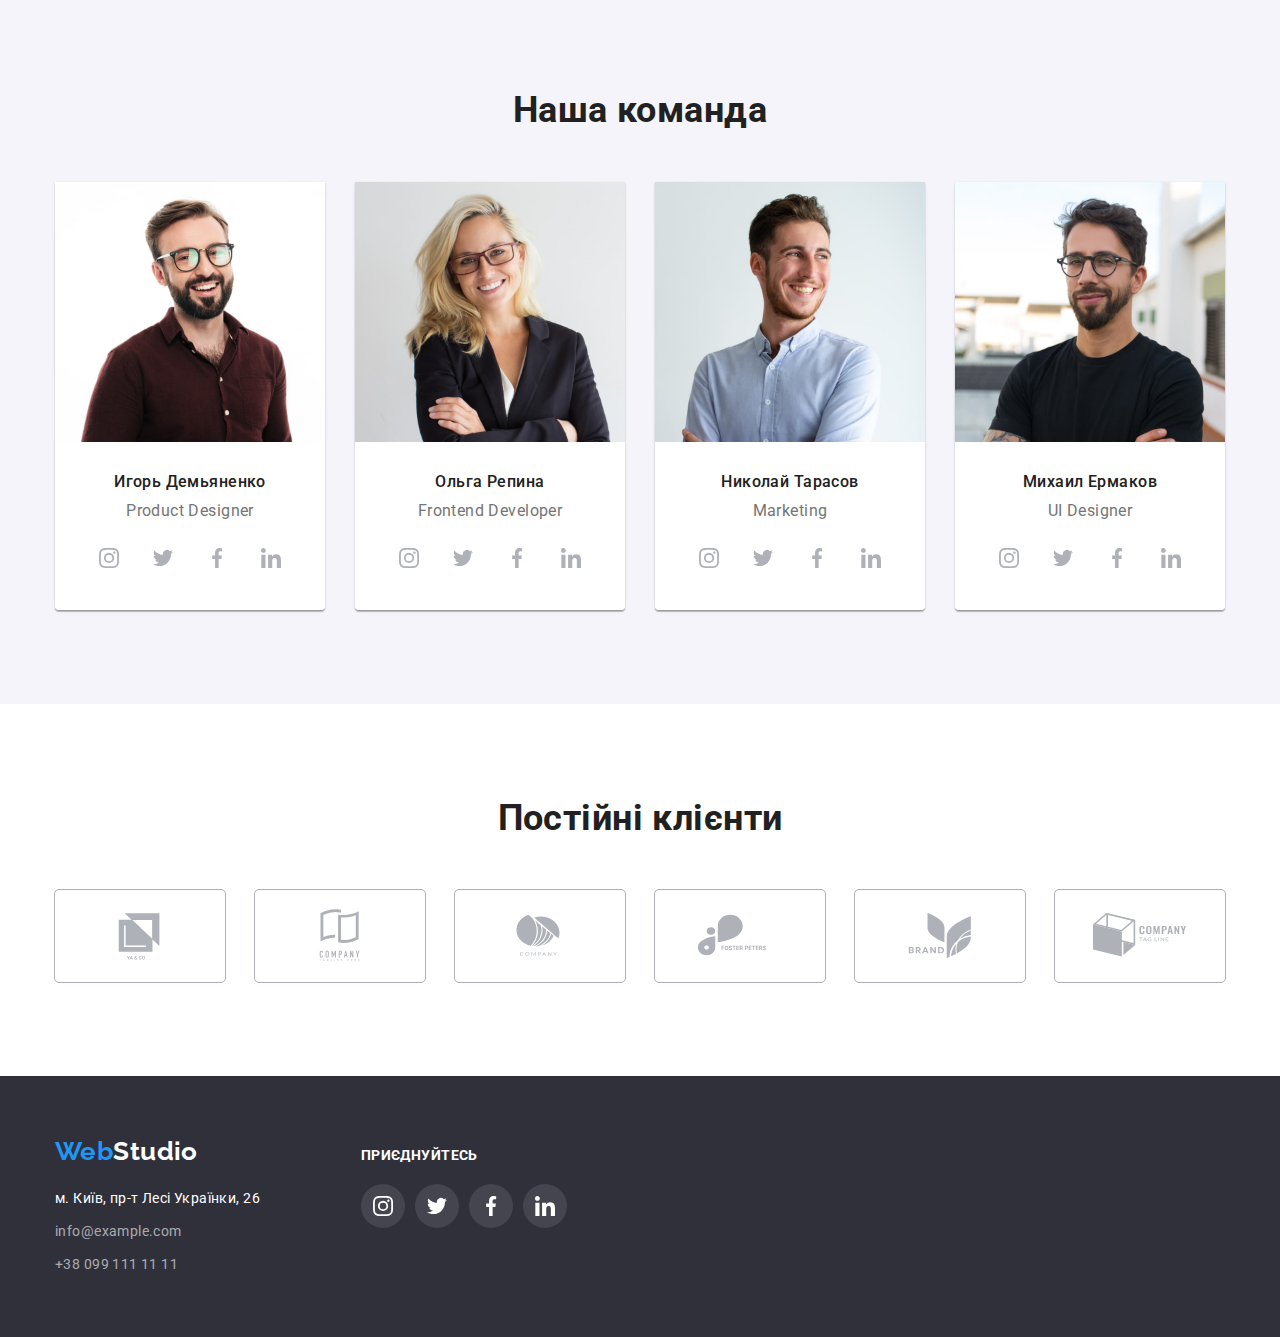
==== commit f68f80fc: "Добавляет тени для кнопок и секции "Наша команда"" ====
--- a/index.html
+++ b/index.html
@@ -1,5 +1,5 @@
 <!DOCTYPE html>
-<html lang="ua">
+<html lang="uk">
   <head>
     <meta charset="UTF-8" />
     <meta http-equiv="X-UA-Compatible" content="IE=edge" />
@@ -150,247 +150,255 @@
           <h2 class="team-title">Наша команда</h2>
           <ul class="list team-list">
             <li class="member-item">
-              <img src="./images/photo-1.jpg" alt="Фото сотрудника" width="270" height="260" />
-              <div class="member-info">
-                <h3 class="team-member">Игорь Демьяненко</h3>
-                <p class="team-profession">Product Designer</p>
-                <ul class="list contacts-list member-networks-list">
-                  <li class="social-network-logo">
-                    <a
-                      href="https://www.instagram.com/"
-                      aria-label="Логотип Инстаграм"
-                      rel="noopener noreferrer nofollow"
-                      target="_blank"
-                      class="link member-social-network"
-                    >
-                      <svg class="member-network-logo">
-                        <use href="./images/icons.svg#icon-instagram"></use>
-                      </svg>
-                    </a>
-                  </li>
-                  <li class="social-network-logo">
-                    <a
-                      href="https://twitter.com/"
-                      aria-label="Логотип Твиттер"
-                      rel="noopener noreferrer nofollow"
-                      target="_blank"
-                      class="link member-social-network"
-                    >
-                      <svg class="member-network-logo">
-                        <use href="./images/icons.svg#icon-twitter"></use>
-                      </svg>
-                    </a>
-                  </li>
-                  <li class="social-network-logo">
-                    <a
-                      href="https://uk-ua.facebook.com/"
-                      aria-label="Логотип Фэйсбук"
-                      rel="noopener noreferrer nofollow"
-                      target="_blank"
-                      class="link member-social-network"
-                    >
-                      <svg class="member-network-logo">
-                        <use href="./images/icons.svg#icon-facebook"></use>
-                      </svg>
-                    </a>
-                  </li>
-                  <li class="social-network-logo">
-                    <a
-                      href="https://ua.linkedin.com/"
-                      aria-label="Логотип ЛинкедИн"
-                      rel="noopener noreferrer nofollow"
-                      target="_blank"
-                      class="link member-social-network"
-                    >
-                      <svg class="member-network-logo">
-                        <use href="./images/icons.svg#icon-linkedin"></use>
-                      </svg>
-                    </a>
-                  </li>
-                </ul>
+              <div class="member-card">
+                <img src="./images/photo-1.jpg" alt="Фото сотрудника" width="270" height="260" />
+                <div class="member-info">
+                  <h3 class="team-member">Игорь Демьяненко</h3>
+                  <p class="team-profession">Product Designer</p>
+                  <ul class="list contacts-list member-networks-list">
+                    <li class="social-network-logo">
+                      <a
+                        href="https://www.instagram.com/"
+                        aria-label="Логотип Инстаграм"
+                        rel="noopener noreferrer nofollow"
+                        target="_blank"
+                        class="link member-social-network"
+                      >
+                        <svg class="member-network-logo">
+                          <use href="./images/icons.svg#icon-instagram"></use>
+                        </svg>
+                      </a>
+                    </li>
+                    <li class="social-network-logo">
+                      <a
+                        href="https://twitter.com/"
+                        aria-label="Логотип Твиттер"
+                        rel="noopener noreferrer nofollow"
+                        target="_blank"
+                        class="link member-social-network"
+                      >
+                        <svg class="member-network-logo">
+                          <use href="./images/icons.svg#icon-twitter"></use>
+                        </svg>
+                      </a>
+                    </li>
+                    <li class="social-network-logo">
+                      <a
+                        href="https://uk-ua.facebook.com/"
+                        aria-label="Логотип Фэйсбук"
+                        rel="noopener noreferrer nofollow"
+                        target="_blank"
+                        class="link member-social-network"
+                      >
+                        <svg class="member-network-logo">
+                          <use href="./images/icons.svg#icon-facebook"></use>
+                        </svg>
+                      </a>
+                    </li>
+                    <li class="social-network-logo">
+                      <a
+                        href="https://ua.linkedin.com/"
+                        aria-label="Логотип ЛинкедИн"
+                        rel="noopener noreferrer nofollow"
+                        target="_blank"
+                        class="link member-social-network"
+                      >
+                        <svg class="member-network-logo">
+                          <use href="./images/icons.svg#icon-linkedin"></use>
+                        </svg>
+                      </a>
+                    </li>
+                  </ul>
+                </div>
               </div>
             </li>
             <li class="member-item">
-              <img src="./images/photo-2.jpg" alt="Фото сотрудника" width="270" height="260" />
-              <div class="member-info">
-                <h3 class="team-member">Ольга Репина</h3>
-                <p class="team-profession">Frontend Developer</p>
-                <ul class="list contacts-list member-networks-list">
-                  <li class="social-network-logo">
-                    <a
-                      href="https://www.instagram.com/"
-                      aria-label="Логотип Инстаграм"
-                      rel="noopener noreferrer nofollow"
-                      target="_blank"
-                      class="link member-social-network"
-                    >
-                      <svg class="member-network-logo">
-                        <use href="./images/icons.svg#icon-instagram"></use>
-                      </svg>
-                    </a>
-                  </li>
-                  <li class="social-network-logo">
-                    <a
-                      href="https://twitter.com/"
-                      aria-label="Логотип Твиттер"
-                      rel="noopener noreferrer nofollow"
-                      target="_blank"
-                      class="link member-social-network"
-                    >
-                      <svg class="member-network-logo">
-                        <use href="./images/icons.svg#icon-twitter"></use>
-                      </svg>
-                    </a>
-                  </li>
-                  <li class="social-network-logo">
-                    <a
-                      href="https://uk-ua.facebook.com/"
-                      aria-label="Логотип Фэйсбук"
-                      rel="noopener noreferrer nofollow"
-                      target="_blank"
-                      class="link member-social-network"
-                    >
-                      <svg class="member-network-logo">
-                        <use href="./images/icons.svg#icon-facebook"></use>
-                      </svg>
-                    </a>
-                  </li>
-                  <li class="social-network-logo">
-                    <a
-                      href="https://ua.linkedin.com/"
-                      aria-label="Логотип ЛинкедИн"
-                      rel="noopener noreferrer nofollow"
-                      target="_blank"
-                      class="link member-social-network"
-                    >
-                      <svg class="member-network-logo">
-                        <use href="./images/icons.svg#icon-linkedin"></use>
-                      </svg>
-                    </a>
-                  </li>
-                </ul>
+              <div class="member-card">
+                <img src="./images/photo-2.jpg" alt="Фото сотрудника" width="270" height="260" />
+                <div class="member-info">
+                  <h3 class="team-member">Ольга Репина</h3>
+                  <p class="team-profession">Frontend Developer</p>
+                  <ul class="list contacts-list member-networks-list">
+                    <li class="social-network-logo">
+                      <a
+                        href="https://www.instagram.com/"
+                        aria-label="Логотип Инстаграм"
+                        rel="noopener noreferrer nofollow"
+                        target="_blank"
+                        class="link member-social-network"
+                      >
+                        <svg class="member-network-logo">
+                          <use href="./images/icons.svg#icon-instagram"></use>
+                        </svg>
+                      </a>
+                    </li>
+                    <li class="social-network-logo">
+                      <a
+                        href="https://twitter.com/"
+                        aria-label="Логотип Твиттер"
+                        rel="noopener noreferrer nofollow"
+                        target="_blank"
+                        class="link member-social-network"
+                      >
+                        <svg class="member-network-logo">
+                          <use href="./images/icons.svg#icon-twitter"></use>
+                        </svg>
+                      </a>
+                    </li>
+                    <li class="social-network-logo">
+                      <a
+                        href="https://uk-ua.facebook.com/"
+                        aria-label="Логотип Фэйсбук"
+                        rel="noopener noreferrer nofollow"
+                        target="_blank"
+                        class="link member-social-network"
+                      >
+                        <svg class="member-network-logo">
+                          <use href="./images/icons.svg#icon-facebook"></use>
+                        </svg>
+                      </a>
+                    </li>
+                    <li class="social-network-logo">
+                      <a
+                        href="https://ua.linkedin.com/"
+                        aria-label="Логотип ЛинкедИн"
+                        rel="noopener noreferrer nofollow"
+                        target="_blank"
+                        class="link member-social-network"
+                      >
+                        <svg class="member-network-logo">
+                          <use href="./images/icons.svg#icon-linkedin"></use>
+                        </svg>
+                      </a>
+                    </li>
+                  </ul>
+                </div>
               </div>
             </li>
             <li class="member-item">
-              <img src="./images/photo-3.jpg" alt="Фото сотрудника" width="270" height="260" />
-              <div class="member-info">
-                <h3 class="team-member">Николай Тарасов</h3>
-                <p class="team-profession">Marketing</p>
-                <ul class="list contacts-list member-networks-list">
-                  <li class="social-network-logo">
-                    <a
-                      href="https://www.instagram.com/"
-                      aria-label="Логотип Инстаграм"
-                      rel="noopener noreferrer nofollow"
-                      target="_blank"
-                      class="link member-social-network"
-                    >
-                      <svg class="member-network-logo">
-                        <use href="./images/icons.svg#icon-instagram"></use>
-                      </svg>
-                    </a>
-                  </li>
-                  <li class="social-network-logo">
-                    <a
-                      href="https://twitter.com/"
-                      aria-label="Логотип Твиттер"
-                      rel="noopener noreferrer nofollow"
-                      target="_blank"
-                      class="link member-social-network"
-                    >
-                      <svg class="member-network-logo">
-                        <use href="./images/icons.svg#icon-twitter"></use>
-                      </svg>
-                    </a>
-                  </li>
-                  <li class="social-network-logo">
-                    <a
-                      href="https://uk-ua.facebook.com/"
-                      aria-label="Логотип Фэйсбук"
-                      rel="noopener noreferrer nofollow"
-                      target="_blank"
-                      class="link member-social-network"
-                    >
-                      <svg class="member-network-logo">
-                        <use href="./images/icons.svg#icon-facebook"></use>
-                      </svg>
-                    </a>
-                  </li>
-                  <li class="social-network-logo">
-                    <a
-                      href="https://ua.linkedin.com/"
-                      aria-label="Логотип ЛинкедИн"
-                      rel="noopener noreferrer nofollow"
-                      target="_blank"
-                      class="link member-social-network"
-                    >
-                      <svg class="member-network-logo">
-                        <use href="./images/icons.svg#icon-linkedin"></use>
-                      </svg>
-                    </a>
-                  </li>
-                </ul>
+              <div class="member-card">
+                <img src="./images/photo-3.jpg" alt="Фото сотрудника" width="270" height="260" />
+                <div class="member-info">
+                  <h3 class="team-member">Николай Тарасов</h3>
+                  <p class="team-profession">Marketing</p>
+                  <ul class="list contacts-list member-networks-list">
+                    <li class="social-network-logo">
+                      <a
+                        href="https://www.instagram.com/"
+                        aria-label="Логотип Инстаграм"
+                        rel="noopener noreferrer nofollow"
+                        target="_blank"
+                        class="link member-social-network"
+                      >
+                        <svg class="member-network-logo">
+                          <use href="./images/icons.svg#icon-instagram"></use>
+                        </svg>
+                      </a>
+                    </li>
+                    <li class="social-network-logo">
+                      <a
+                        href="https://twitter.com/"
+                        aria-label="Логотип Твиттер"
+                        rel="noopener noreferrer nofollow"
+                        target="_blank"
+                        class="link member-social-network"
+                      >
+                        <svg class="member-network-logo">
+                          <use href="./images/icons.svg#icon-twitter"></use>
+                        </svg>
+                      </a>
+                    </li>
+                    <li class="social-network-logo">
+                      <a
+                        href="https://uk-ua.facebook.com/"
+                        aria-label="Логотип Фэйсбук"
+                        rel="noopener noreferrer nofollow"
+                        target="_blank"
+                        class="link member-social-network"
+                      >
+                        <svg class="member-network-logo">
+                          <use href="./images/icons.svg#icon-facebook"></use>
+                        </svg>
+                      </a>
+                    </li>
+                    <li class="social-network-logo">
+                      <a
+                        href="https://ua.linkedin.com/"
+                        aria-label="Логотип ЛинкедИн"
+                        rel="noopener noreferrer nofollow"
+                        target="_blank"
+                        class="link member-social-network"
+                      >
+                        <svg class="member-network-logo">
+                          <use href="./images/icons.svg#icon-linkedin"></use>
+                        </svg>
+                      </a>
+                    </li>
+                  </ul>
+                </div>
               </div>
             </li>
             <li class="member-item">
-              <img src="./images/photo-4.jpg" alt="Фото сотрудника" width="270" height="260" />
-              <div class="member-info">
-                <h3 class="team-member">Михаил Ермаков</h3>
-                <p class="team-profession">UI Designer</p>
-                <ul class="list contacts-list member-networks-list">
-                  <li class="social-network-logo">
-                    <a
-                      href="https://www.instagram.com/"
-                      aria-label="Логотип Инстаграм"
-                      rel="noopener noreferrer nofollow"
-                      target="_blank"
-                      class="link member-social-network"
-                    >
-                      <svg class="member-network-logo">
-                        <use href="./images/icons.svg#icon-instagram"></use>
-                      </svg>
-                    </a>
-                  </li>
-                  <li class="social-network-logo">
-                    <a
-                      href="https://twitter.com/"
-                      aria-label="Логотип Твиттер"
-                      rel="noopener noreferrer nofollow"
-                      target="_blank"
-                      class="link member-social-network"
-                    >
-                      <svg class="member-network-logo">
-                        <use href="./images/icons.svg#icon-twitter"></use>
-                      </svg>
-                    </a>
-                  </li>
-                  <li class="social-network-logo">
-                    <a
-                      href="https://uk-ua.facebook.com/"
-                      aria-label="Логотип Фэйсбук"
-                      rel="noopener noreferrer nofollow"
-                      target="_blank"
-                      class="link member-social-network"
-                    >
-                      <svg class="member-network-logo">
-                        <use href="./images/icons.svg#icon-facebook"></use>
-                      </svg>
-                    </a>
-                  </li>
-                  <li class="social-network-logo">
-                    <a
-                      href="https://ua.linkedin.com/"
-                      aria-label="Логотип ЛинкедИн"
-                      rel="noopener noreferrer nofollow"
-                      target="_blank"
-                      class="link member-social-network"
-                    >
-                      <svg class="member-network-logo">
-                        <use href="./images/icons.svg#icon-linkedin"></use>
-                      </svg>
-                    </a>
-                  </li>
-                </ul>
+              <div class="member-card">
+                <img src="./images/photo-4.jpg" alt="Фото сотрудника" width="270" height="260" />
+                <div class="member-info">
+                  <h3 class="team-member">Михаил Ермаков</h3>
+                  <p class="team-profession">UI Designer</p>
+                  <ul class="list contacts-list member-networks-list">
+                    <li class="social-network-logo">
+                      <a
+                        href="https://www.instagram.com/"
+                        aria-label="Логотип Инстаграм"
+                        rel="noopener noreferrer nofollow"
+                        target="_blank"
+                        class="link member-social-network"
+                      >
+                        <svg class="member-network-logo">
+                          <use href="./images/icons.svg#icon-instagram"></use>
+                        </svg>
+                      </a>
+                    </li>
+                    <li class="social-network-logo">
+                      <a
+                        href="https://twitter.com/"
+                        aria-label="Логотип Твиттер"
+                        rel="noopener noreferrer nofollow"
+                        target="_blank"
+                        class="link member-social-network"
+                      >
+                        <svg class="member-network-logo">
+                          <use href="./images/icons.svg#icon-twitter"></use>
+                        </svg>
+                      </a>
+                    </li>
+                    <li class="social-network-logo">
+                      <a
+                        href="https://uk-ua.facebook.com/"
+                        aria-label="Логотип Фэйсбук"
+                        rel="noopener noreferrer nofollow"
+                        target="_blank"
+                        class="link member-social-network"
+                      >
+                        <svg class="member-network-logo">
+                          <use href="./images/icons.svg#icon-facebook"></use>
+                        </svg>
+                      </a>
+                    </li>
+                    <li class="social-network-logo">
+                      <a
+                        href="https://ua.linkedin.com/"
+                        aria-label="Логотип ЛинкедИн"
+                        rel="noopener noreferrer nofollow"
+                        target="_blank"
+                        class="link member-social-network"
+                      >
+                        <svg class="member-network-logo">
+                          <use href="./images/icons.svg#icon-linkedin"></use>
+                        </svg>
+                      </a>
+                    </li>
+                  </ul>
+                </div>
               </div>
             </li>
           </ul>
--- a/css/styles.css
+++ b/css/styles.css
@@ -329,10 +329,14 @@
   padding-top: 30px;
   padding-bottom: 30px;
 
+  border-radius: 0px 0px 4px 4px;
+  background-color: var(--background-color);
+}
+
+.member-card {
   box-shadow: 0px 1px 3px rgba(0, 0, 0, 0.12), 0px 1px 1px rgba(0, 0, 0, 0.14),
     0px 2px 1px rgba(0, 0, 0, 0.2);
   border-radius: 0px 0px 4px 4px;
-  background-color: var(--background-color);
 }
 
 .member-item:not(:last-child) {
@@ -360,7 +364,8 @@
   justify-content: center;
 }
 
-.member-social-network:hover {
+.member-social-network:hover,
+.member-social-network:focus {
   background-color: var(--accent-color);
   color: var(--contrast-text-color);
 }
@@ -473,7 +478,8 @@
   justify-content: center;
 }
 
-.footer-social-network:hover {
+.footer-social-network:hover,
+.footer-social-network:focus {
   background-color: var(--accent-color);
 }
 
@@ -548,5 +554,7 @@
 .filter-btn:focus {
   color: var(--contrast-text-color);
   background-color: var(--accent-color);
+  box-shadow: 0px 3px 1px rgba(0, 0, 0, 0.1), 0px 1px 2px rgba(0, 0, 0, 0.08),
+    0px 2px 2px rgba(0, 0, 0, 0.12);
   cursor: pointer;
 }
